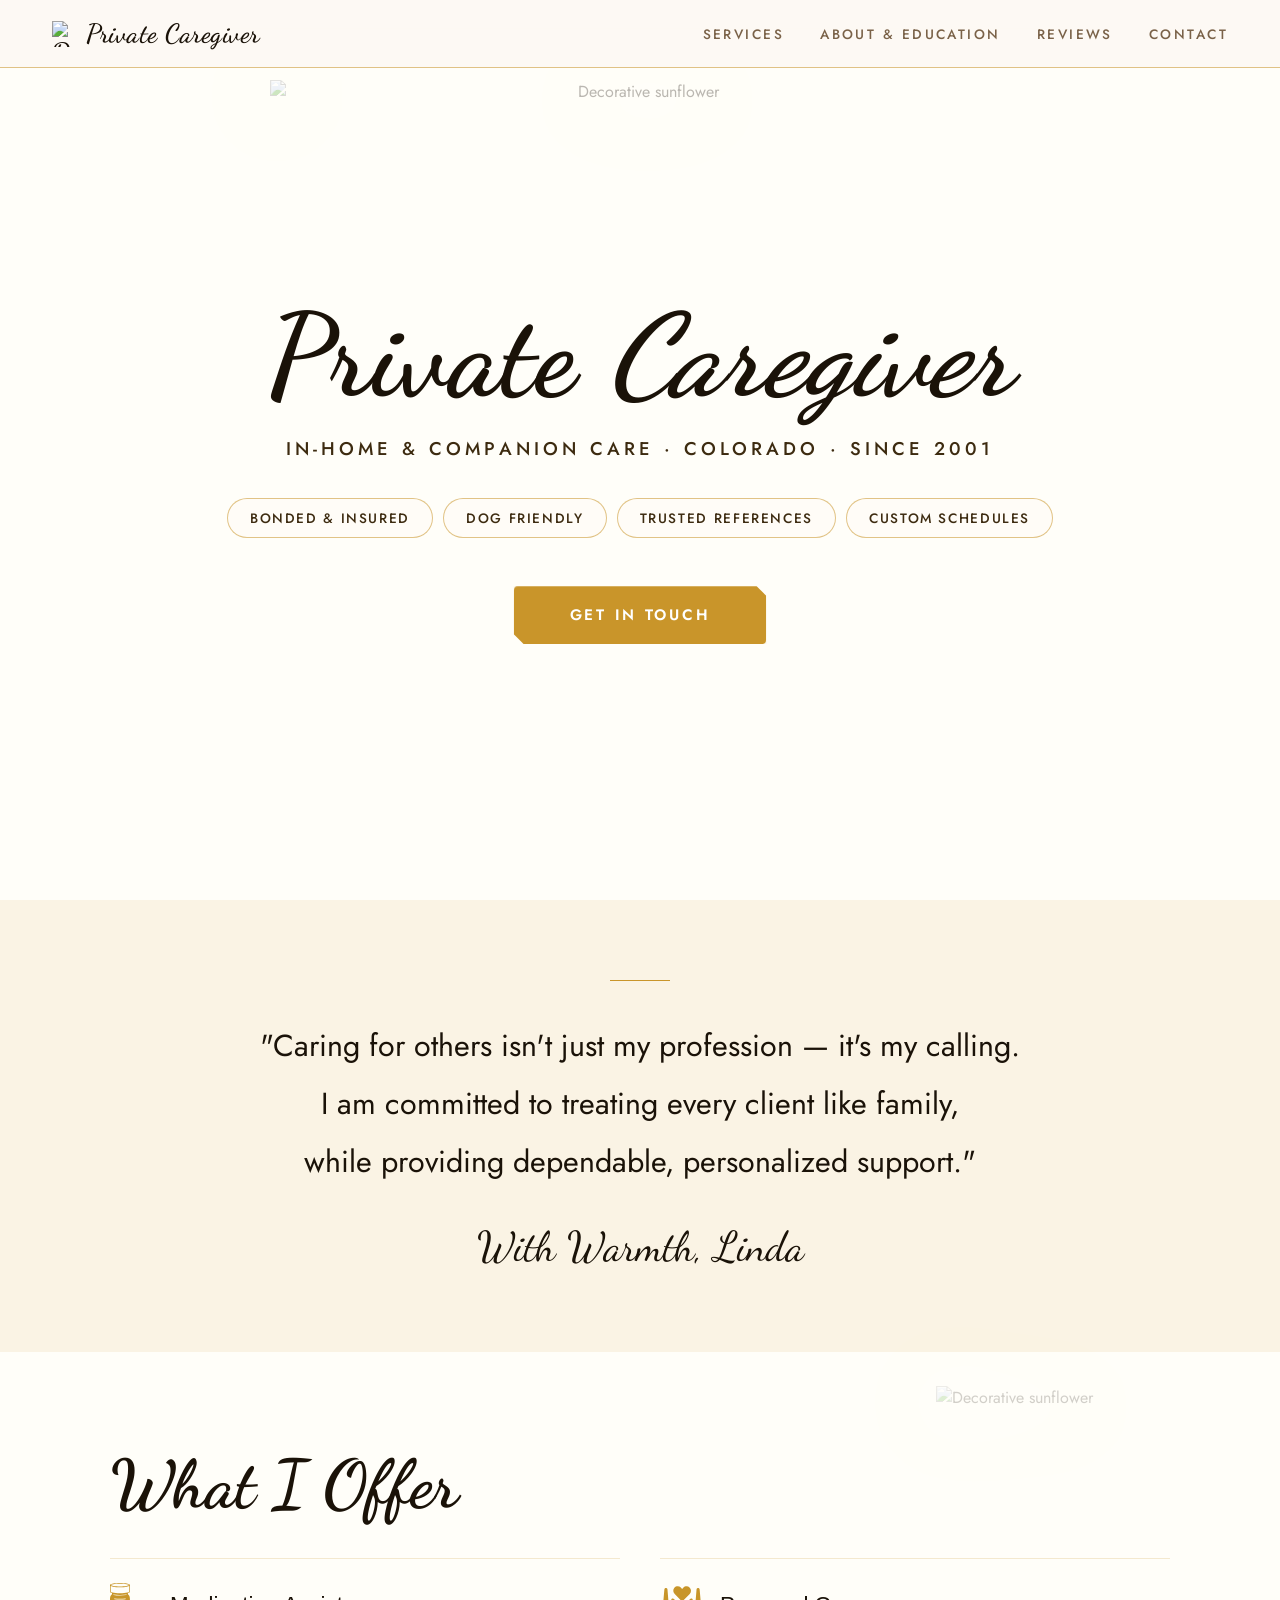
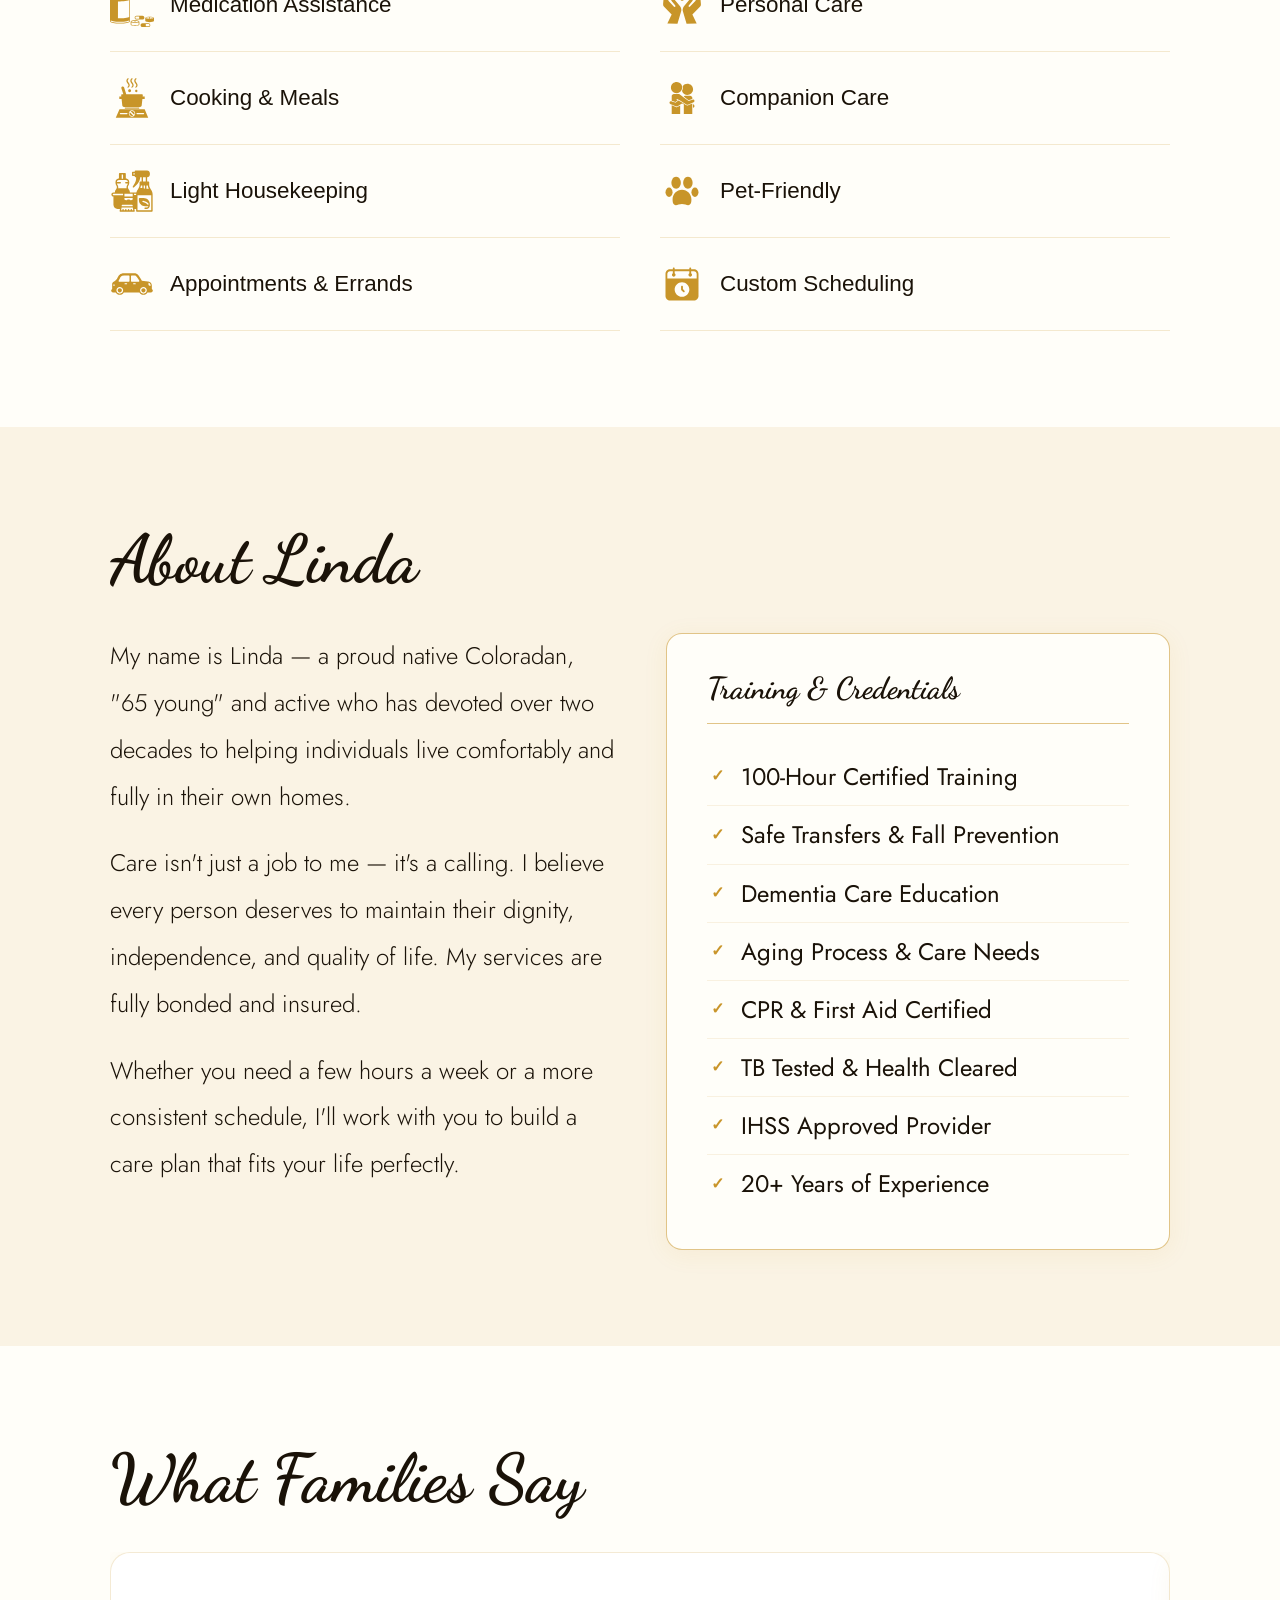
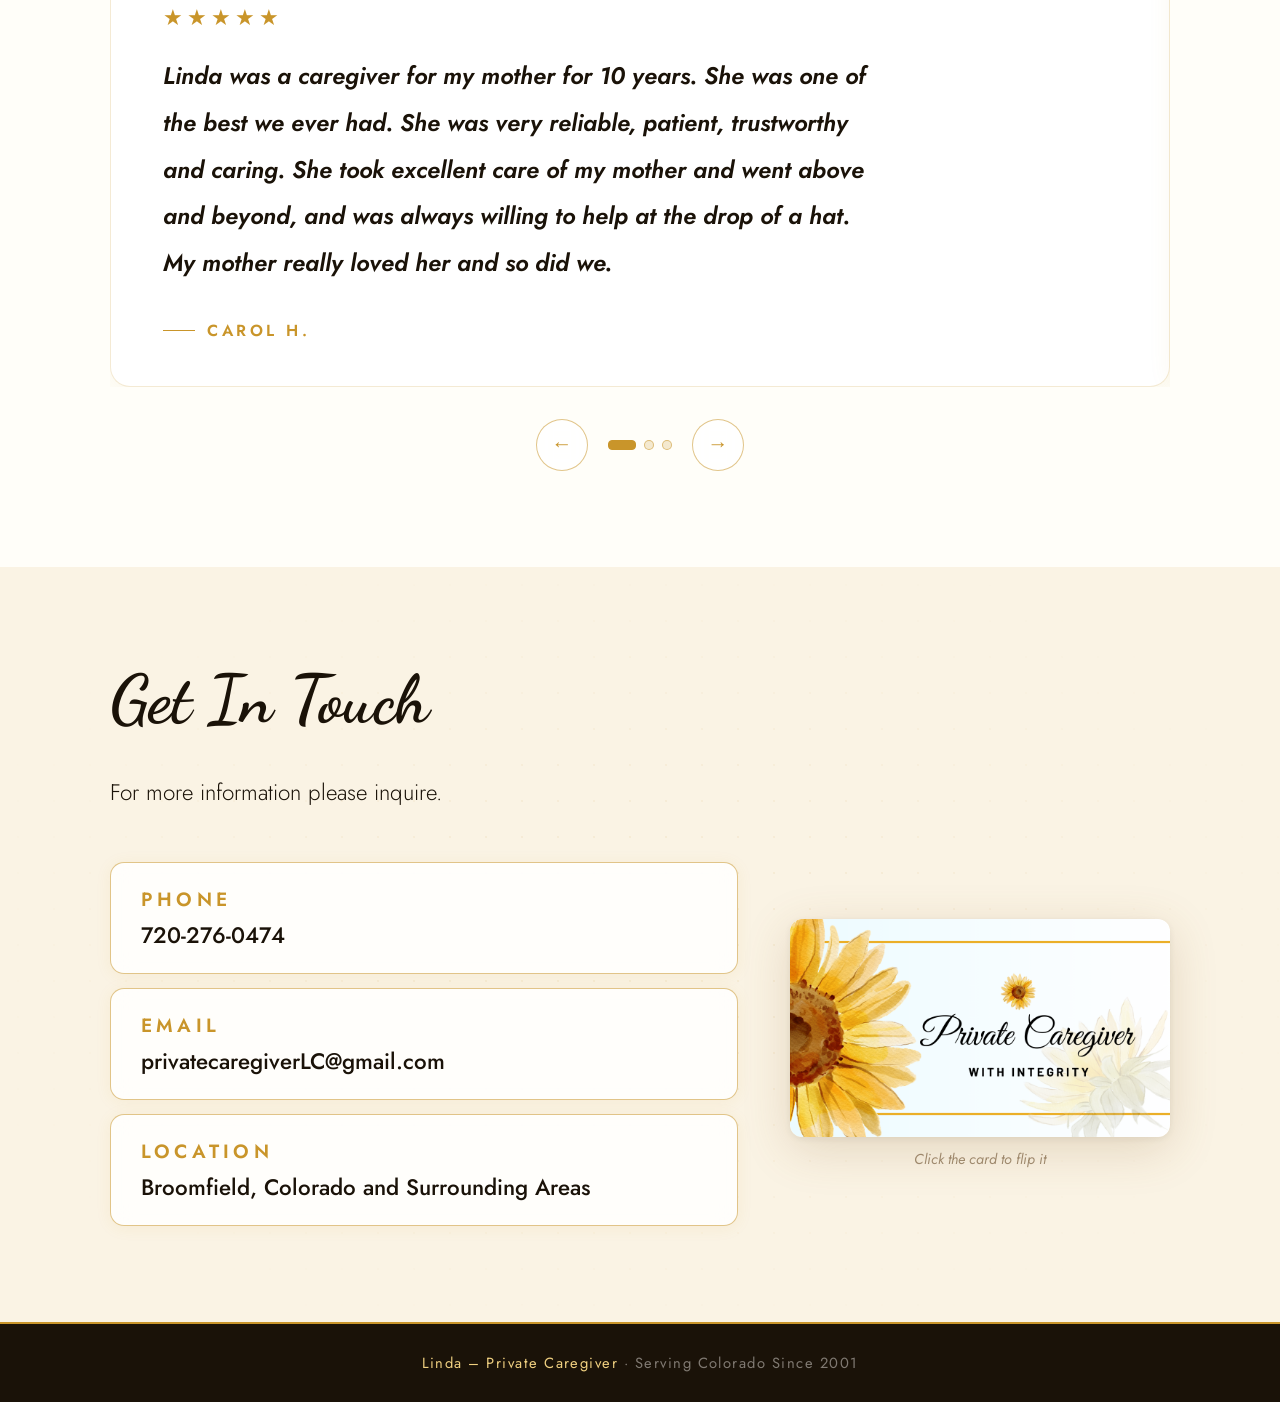
==== index.html @ 3d7eb5da "removed content, reformated sections, updated photos, bigger fonts" ====
<!doctype html>
<html lang="en">
  <head>
    <meta charset="UTF-8" />
    <meta name="viewport" content="width=device-width, initial-scale=1.0" />
    <title>Linda – Private Caregiver | Colorado In-Home Care</title>
    <link
      href="https://fonts.googleapis.com/css2?family=Playfair+Display:ital,wght@0,400;0,600;1,400;1,600&family=Dancing+Script:wght@400;600;700&family=Jost:wght@300;400;500;600&display=swap"
      rel="stylesheet"
    />
    <link rel="stylesheet" href="development/index.css" />
  </head>
  <body>
    <!-- SCROLL PROGRESS -->
    <div class="scroll-bar" id="scrollBar"></div>

    <!-- NAV -->
    <nav id="mainNav">
      <div class="nav-logo">
        <img
          src="assets/img/sunflower.png"
          alt="Decorative sunflower"
          class="nav-sunflower-img"
        />
        Private Caregiver
      </div>
      <ul class="nav-links">
        <li><a href="#services">Services</a></li>
        <li><a href="#education">About &amp; Education</a></li>
        <li><a href="#review">Reviews</a></li>
        <li><a href="#contact">Contact</a></li>
      </ul>
    </nav>

    <!-- HERO -->
    <section class="hero">
      <div class="hero-orb hero-orb-1"></div>
      <div class="hero-orb hero-orb-2"></div>
      <div class="hero-dots"></div>

      <div class="hero-sunflower">
        <img
          src="assets/img/sunflower.png"
          alt="Decorative sunflower"
          class="sunflower-img"
        />
      </div>

      <h1>Private <em>Caregiver</em></h1>
      <p class="hero-sub">
        In-Home &amp; Companion Care &middot; Colorado &middot; Since 2001
      </p>
      <div class="badge-row">
        <span class="badge">Bonded &amp; Insured</span>
        <span class="badge">Dog Friendly</span>
        <span class="badge">Trusted References</span>
        <span class="badge">Custom Schedules</span>
      </div>
      <a href="#contact" class="hero-cta">Get in Touch</a>
    </section>

    <!-- MISSION STATEMENT -->
    <div class="mission-banner fade-in">
      <span class="rule"></span>
      <p class="mission-quote">
        "Caring for others isn't just my profession — it's my
        <em>calling</em>.<br />
        I am committed to treating every client like family,<br />
        while providing dependable, personalized support."
      </p>
      <p class="mission-sig">With Warmth, Linda</p>
    </div>

    <!-- SERVICES -->
    <section id="services">
      <div class="container">
        <h2 class="section-title fade-in">What I Offer</h2>

        <div class="accordion-two-col fade-in">
          <!-- Column 1 -->
          <div class="accordion" id="servicesAccordionLeft">
            <div class="accordion-item">
              <button class="accordion-trigger">
                <img
                  class="accordion-icon"
                  src="assets/svg/medication.svg"
                  alt="Medication Assistance Icon"
                />
                <span class="accordion-title">Medication Assistance</span>
              </button>
            </div>
            <div class="accordion-item">
              <button class="accordion-trigger">
                <img
                  class="accordion-icon"
                  src="assets/svg/cooking.svg"
                  alt="Cooking &amp; Meals Icon"
                />
                <span class="accordion-title">Cooking &amp; Meals</span>
              </button>
            </div>
            <div class="accordion-item">
              <button class="accordion-trigger">
                <img
                  class="accordion-icon"
                  src="assets/svg/housekeeping.svg"
                  alt="Light Housekeeping Icon"
                />
                <span class="accordion-title">Light Housekeeping</span>
              </button>
            </div>
            <div class="accordion-item">
              <button class="accordion-trigger">
                <img
                  class="accordion-icon"
                  src="assets/svg/errands.svg"
                  alt="Appointments &amp; Errands Icon"
                />
                <span class="accordion-title">Appointments &amp; Errands</span>
              </button>
            </div>
          </div>

          <!-- Column 2 -->
          <div class="accordion" id="servicesAccordionRight">
            <div class="accordion-item">
              <button class="accordion-trigger">
                <img
                  class="accordion-icon"
                  src="assets/svg/care.svg"
                  alt="Personal Care Icon"
                />
                <span class="accordion-title">Personal Care</span>
              </button>
            </div>
            <div class="accordion-item">
              <button class="accordion-trigger">
                <img
                  class="accordion-icon"
                  src="assets/svg/companion.svg"
                  alt="Companion Care Icon"
                />
                <span class="accordion-title">Companion Care</span>
              </button>
            </div>
            <div class="accordion-item">
              <button class="accordion-trigger">
                <img
                  class="accordion-icon"
                  src="assets/svg/pet.svg"
                  alt="Pet-Friendly Icon"
                />
                <span class="accordion-title">Pet-Friendly</span>
              </button>
            </div>
            <div class="accordion-item">
              <button class="accordion-trigger">
                <img
                  class="accordion-icon"
                  src="assets/svg/schedule.svg"
                  alt="Custom Scheduling Icon"
                />
                <span class="accordion-title">Custom Scheduling</span>
              </button>
            </div>
          </div>
        </div>
      </div>
      <div class="services-sunflower">
        <img
          src="assets/img/sideSunflower.png"
          alt="Decorative sunflower"
          class="side-sunflower-img"
        />
      </div>
    </section>

    <!-- ABOUT + EDUCATION (combined) -->
    <section id="education">
      <div class="container">
        <h2 class="section-title fade-in">About Linda</h2>

        <div class="about-intro-block fade-in">
          <div class="about-text-col">
            <p>
              My name is Linda — a proud native Coloradan, "65 young" and active
              who has devoted over two decades to helping individuals live
              comfortably and fully in their own homes.
            </p>
            <p>
              Care isn't just a job to me — it's a calling. I believe every
              person deserves to maintain their dignity, independence, and
              quality of life. My services are fully bonded and insured.
            </p>
            <p>
              Whether you need a few hours a week or a more consistent schedule,
              I'll work with you to build a care plan that fits your life
              perfectly.
            </p>
          </div>
          <div class="credentials-box">
            <p class="credentials-heading">Training &amp; Credentials</p>
            <ul class="credentials-list">
              <li>100-Hour Certified Training</li>
              <li>Safe Transfers &amp; Fall Prevention</li>
              <li>Dementia Care Education</li>
              <li>Aging Process &amp; Care Needs</li>
              <li>CPR &amp; First Aid Certified</li>
              <li>TB Tested &amp; Health Cleared</li>
              <li>IHSS Approved Provider</li>
              <li>20+ Years of Experience</li>
            </ul>
          </div>
        </div>
      </div>
    </section>

    <!-- REVIEWS CAROUSEL -->
    <section id="review">
      <div class="container">
        <h2 class="section-title fade-in">What Families Say</h2>

        <div class="reviews-carousel fade-in" id="reviewsCarousel">
          <div class="reviews-track" id="reviewsTrack">
            <div class="review-box">
              <span class="stars">★★★★★</span>
              <p class="review-text">
                Linda was a caregiver for my mother for 10 years. She was one of
                the best we ever had. She was very reliable, patient,
                trustworthy and caring. She took excellent care of my mother and
                went above and beyond, and was always willing to help at the
                drop of a hat. My mother really loved her and so did we.
              </p>
              <p class="review-author">Carol H.</p>
            </div>

            <div class="review-box">
              <span class="stars">★★★★★</span>
              <p class="review-text">
                Linda has been my caregiver since January 2019. She is very
                reliable and dependable. I can count on her to do things
                efficiently — when she sees things that need to be done, she
                does it without being told. Linda treats me with kindness and
                respect.
              </p>
              <p class="review-author">Meris M.</p>
            </div>

            <div class="review-box">
              <span class="stars">★★★★★</span>
              <p class="review-text">
                Linda was responsible, caring and attentive. She consistently
                demonstrated professionalism and heartfelt dedication. Her
                respectful approach and gentle patience created a sense of
                dignity and trust for my father.
              </p>
              <p class="review-author">Luanne Oroszi</p>
            </div>
          </div>
        </div>

        <div class="carousel-controls">
          <button
            class="carousel-btn"
            id="carouselPrev"
            aria-label="Previous review"
          >
            &#8592;
          </button>
          <div class="carousel-dots" id="carouselDots"></div>
          <button
            class="carousel-btn"
            id="carouselNext"
            aria-label="Next review"
          >
            &#8594;
          </button>
        </div>
      </div>
    </section>

    <!-- CONTACT -->
    <section id="contact">
      <div class="container">
        <h2 class="section-title">Get In Touch</h2>
        <p class="contact-intro">For more information please inquire.</p>

        <div class="contact-with-card">
          <div class="contact-info-col">
            <div class="contact-cards">
              <div class="contact-card">
                <div class="label">Phone</div>
                <div class="value">720-276-0474</div>
              </div>
              <div class="contact-card">
                <div class="label">Email</div>
                <div class="value">
                  <a href="mailto:privatecaregiverLC@gmail.com"
                    >privatecaregiverLC@gmail.com</a
                  >
                </div>
              </div>
              <div class="contact-card">
                <div class="label">Location</div>
                <div class="value">
                  Broomfield, Colorado and Surrounding Areas
                </div>
              </div>
            </div>
          </div>

          <div class="contact-card-col">
            <div class="card-container">
              <div
                class="card-inner"
                id="businessCard"
                onclick="this.classList.toggle('flipped')"
              >
                <div class="card-face">
                  <img
                    src="assets/img/frontCard.png"
                    alt="Business card front"
                    class="card-photo-img"
                  />
                </div>
                <div class="card-back">
                  <img
                    src="assets/img/backCard.png"
                    alt="Business card back"
                    class="card-photo-img"
                  />
                </div>
              </div>
            </div>
            <p class="card-hint">Click the card to flip it</p>
          </div>
        </div>
      </div>
    </section>

    <!-- FOOTER -->
    <footer>
      <p>
        <span>Linda – Private Caregiver</span> &middot; Serving Colorado Since
        2001
      </p>
    </footer>

    <script src="development/index.js"></script>
  </body>
</html>
---- development/index.css ----
@import url("https://fonts.googleapis.com/css2?family=Playfair+Display:ital,wght@0,400;0,600;1,400;1,600&family=Dancing+Script:wght@400;600;700&family=Jost:wght@300;400;500;600&display=swap");

:root {
  --gold: #c9952a;
  --gold-light: #e8b830;
  --gold-pale: #f0d080;
  --gold-dim: rgba(201, 149, 42, 0.2);
  --gold-border: rgba(201, 149, 42, 0.55);
  --sage: #6b9e72;
  --sage-light: #8fbf96;
  --sage-pale: #e8f2e9;
  --sage-mid: #c6ddc8;
  --cream: #fdf9f4;
  --cream-warm: #faf3e4;
  --cream-green: #f4f7f0;
  --warm-white: #fffef9;
  --text-dark: #1a1208;
  --text-mid: #3d2b10;
  --text-muted: #7a6248;
  --text-light: #a08c72;
  --sunflower-brown: #8b5e2a;
  --brown-light: #c4955a;
}

*,
*::before,
*::after {
  margin: 0;
  padding: 0;
  box-sizing: border-box;
}
html {
  scroll-behavior: smooth;
}

body {
  font-family: "Jost", sans-serif;
  background: var(--cream);
  color: var(--text-dark);
  overflow-x: hidden;
}

/* ===== SCROLL PROGRESS ===== */
.scroll-bar {
  position: fixed;
  top: 0;
  left: 0;
  height: 2px;
  background: linear-gradient(90deg, var(--gold), var(--gold-pale));
  z-index: 200;
  width: 0%;
  transition: width 0.1s linear;
}

/* ===== NAV ===== */
.nav-sunflower {
  position: relative;
  z-index: 99;
}

.nav-sunflower-img {
  width: 26px;
  height: 26px;
  opacity: 1;
}

nav {
  position: fixed;
  top: 0;
  left: 0;
  right: 0;
  z-index: 100;
  display: flex;
  align-items: center;
  justify-content: space-between;
  padding: 18px 52px;
  background: rgba(253, 249, 244, 0.92);
  backdrop-filter: blur(20px) saturate(1.4);
  border-bottom: 1px solid var(--gold-border);
  transition:
    padding 0.3s,
    box-shadow 0.3s;
}
nav.scrolled {
  padding: 12px 52px;
  box-shadow: 0 2px 24px rgba(201, 149, 42, 0.1);
}

.nav-logo {
  font-family: "Dancing Script", cursive;
  color: var(--text-dark);
  font-size: 1.65rem;
  font-weight: 600;
  letter-spacing: 0.02em;
  display: flex;
  align-items: center;
  gap: 8px;
}
.nav-logo em {
  font-style: normal;
  color: var(--gold);
}

.nav-links {
  display: flex;
  gap: 36px;
  list-style: none;
}
.nav-links a {
  color: var(--text-muted);
  text-decoration: none;
  font-size: 0.85rem;
  letter-spacing: 0.18em;
  text-transform: uppercase;
  font-weight: 500;
  transition: color 0.25s;
  position: relative;
}
.nav-links a::after {
  content: "";
  position: absolute;
  bottom: -3px;
  left: 0;
  right: 0;
  height: 1px;
  background: var(--gold);
  transform: scaleX(0);
  transition: transform 0.25s ease;
  transform-origin: left;
}
.nav-links a:hover {
  color: var(--gold);
}
.nav-links a:hover::after {
  transform: scaleX(1);
}

@media (max-width: 640px) {
  .nav-links {
    display: none;
  }
  nav {
    padding: 16px 24px;
  }
}

/* ===== HERO ===== */
.hero {
  min-height: 100vh;
  background: var(--warm-white);
  display: flex;
  flex-direction: column;
  justify-content: center;
  align-items: center;
  text-align: center;
  padding: 140px 24px 100px;
  position: relative;
  overflow: hidden;
}

.hero::before {
  content: "";
  position: absolute;
  top: 28px;
  left: 32px;
  right: 32px;
  height: 1px;
  background: linear-gradient(
    90deg,
    transparent,
    var(--gold-border),
    transparent
  );
}

/* ===== SPINNING SUNFLOWER ===== */
.hero-sunflower {
  position: absolute;
  top: 50%;
  transform: translateY(-50%);
  z-index: 1;
  pointer-events: none;
}

.sunflower-img {
  width: 740px;
  height: 740px;
  object-fit: contain;
  filter: drop-shadow(0 8px 40px rgba(201, 149, 42, 0.45));
  mix-blend-mode: multiply;
  opacity: 0.3;
  display: block;
}

@keyframes sunflower-spin {
  from { transform: rotate(0deg); }
  to { transform: rotate(360deg); }
}

@media (max-width: 500px) {
  .sunflower-img {
    width: 500px;
    height: 500px;
  }
}

.hero h1 {
  font-family: "Dancing Script", cursive;
  font-size: clamp(4rem, 9vw, 7.5rem);
  font-weight: 700;
  color: var(--text-dark);
  letter-spacing: 0.01em;
  line-height: 1.05;
  margin-bottom: 18px;
  position: relative;
  z-index: 1;
}
.hero h1 em {
  font-style: italic;
  color: var(--text-dark);
}

.hero-sub {
  font-size: clamp(1rem, 1.5vw, 1.15rem);
  color: var(--text-mid);
  font-weight: 500;
  letter-spacing: 0.22em;
  text-transform: uppercase;
  margin-bottom: 36px;
  position: relative;
  z-index: 1;
}

.badge-row {
  display: flex;
  flex-wrap: wrap;
  gap: 10px;
  justify-content: center;
  margin-bottom: 48px;
  position: relative;
  z-index: 1;
}
.badge {
  background: rgba(255, 252, 247, 0.8);
  border: 1px solid var(--gold-border);
  color: var(--text-mid);
  padding: 9px 22px;
  border-radius: 40px;
  font-size: 0.85rem;
  letter-spacing: 0.12em;
  text-transform: uppercase;
  font-weight: 500;
  backdrop-filter: blur(8px);
  transition:
    background 0.2s,
    border-color 0.2s,
    transform 0.2s;
}
.badge:hover {
  background: rgba(201, 149, 42, 0.08);
  border-color: var(--gold);
  transform: translateY(-2px);
}

.hero-cta {
  display: inline-block;
  background: var(--gold);
  color: #fff;
  padding: 18px 56px;
  border-radius: 4px;
  font-size: 0.95rem;
  font-weight: 600;
  letter-spacing: 0.18em;
  text-decoration: none;
  text-transform: uppercase;
  transition:
    transform 0.2s,
    box-shadow 0.2s,
    background 0.2s;
  box-shadow:
    0 4px 24px rgba(201, 149, 42, 0.28),
    inset 0 1px 0 rgba(255, 255, 255, 0.25);
  position: relative;
  z-index: 1;
  clip-path: polygon(
    0 0,
    calc(100% - 10px) 0,
    100% 10px,
    100% 100%,
    10px 100%,
    0 calc(100% - 10px)
  );
}
.hero-cta:hover {
  transform: translateY(-3px);
  background: var(--sunflower-brown);
  box-shadow: 0 12px 36px rgba(201, 149, 42, 0.35);
}

/* ===== MISSION BANNER ===== */
.mission-banner {
  background: var(--cream-warm);
  padding: 80px 48px;
  text-align: center;
  position: relative;
  overflow: hidden;
}

.mission-banner .rule {
  display: block;
  width: 60px;
  height: 1px;
  background: var(--gold);
  margin: 0 auto 36px;
}
.mission-quote {
  /* font-style: italic; */
  font-weight: 400;
  font-size: clamp(1.3rem, 2.8vw, 1.9rem);
  color: var(--text-dark);
  line-height: 1.9;
  max-width: 850px;
  margin: 0 auto 32px;
  position: relative;
  z-index: 1;
}
.mission-quote em {
  color: var(--text-dark);
  font-style: normal;
  /* font-weight: 600; */
}
.mission-sig {
  font-family: "Dancing Script", cursive;
  font-size: 2.6rem;
  color: var(--text-dark);
  position: relative;
  z-index: 1;
}

/* ===== SECTION BASE ===== */
section {
  padding: 96px 24px;
}
.container {
  max-width: 1060px;
  margin: 0 auto;
}
.section-label {
  font-size: 0.82rem;
  letter-spacing: 0.26em;
  text-transform: uppercase;
  color: var(--gold);
  font-weight: 600;
  margin-bottom: 8px;
  display: flex;
  align-items: center;
  gap: 10px;
}
.section-label::before {
  content: "";
  display: inline-block;
  width: 24px;
  height: 1px;
  background: var(--gold);
}
.section-title {
  font-family: "Dancing Script", cursive;
  font-size: clamp(2.6rem, 5.5vw, 4.2rem);
  font-weight: 700;
  color: var(--text-dark);
  margin-bottom: 36px;
  line-height: 1.1;
}

/* ===== SERVICES — 2-COLUMN ACCORDION ===== */
.services-sunflower {
  position: absolute;
  top: 5%;
  right: 5%;
  z-index: 1;
  pointer-events: none;
}

.side-sunflower-img {
  width: 280px;
  height: 280px;
  object-fit: contain;
  filter: drop-shadow(0 8px 40px rgba(201, 149, 42, 0.45));
  mix-blend-mode: multiply;
  opacity: 0.2;
  display: block;
}

#services {
  background: var(--warm-white);
  position: relative;
}

.services-intro {
  font-size: 1.15rem;
  line-height: 1.95;
  color: var(--text-muted);
  max-width: 600px;
  margin-bottom: 52px;
  font-weight: 300;
}

.accordion-two-col {
  display: grid;
  grid-template-columns: 1fr 1fr;
  gap: 0 40px;
}

@media (max-width: 720px) {
  .accordion-two-col {
    grid-template-columns: 1fr;
    gap: 0;
  }
}

.accordion {
  border-top: 1px solid rgba(201, 149, 42, 0.2);
}

.accordion-item {
  border-bottom: 1px solid rgba(201, 149, 42, 0.2);
  position: relative;
  transition: background 0.3s;
}

.accordion-trigger {
  width: 100%;
  background: none;
  border: none;
  padding: 24px 0;
  display: flex;
  align-items: center;
  gap: 16px;
  cursor: pointer;
  text-align: left;
}

.accordion-icon {
  font-size: 1.4rem;
  flex-shrink: 0;
  width: 44px;
  height: 44px;
  display: flex;
  align-items: center;
  justify-content: center;
  transition:
    background 0.3s,
    border-color 0.3s,
    transform 0.3s;
}

.accordion-item.open .accordion-icon {
  transform: scale(1.08) rotate(5deg);
}

.accordion-title {
  /* font-family: "Playfair Display", serif; */
  font-size: 1.4rem;
  font-weight: 500;
  color: var(--text-dark);
  flex: 1;
  transition: color 0.25s;
}
.accordion-item.open .accordion-title,
.accordion-trigger:hover .accordion-title {
  color: var(--gold);
}

.accordion-chevron {
  width: 30px;
  height: 30px;
  border-radius: 50%;
  border: 1px solid rgba(201, 149, 42, 0.3);
  display: flex;
  align-items: center;
  justify-content: center;
  flex-shrink: 0;
  position: relative;
  transition:
    background 0.3s,
    border-color 0.3s,
    transform 0.35s;
}
.accordion-chevron::before,
.accordion-chevron::after {
  content: "";
  position: absolute;
  background: var(--gold);
  border-radius: 2px;
  transition:
    transform 0.35s ease,
    opacity 0.35s;
}
.accordion-chevron::before {
  width: 10px;
  height: 1.5px;
}
.accordion-chevron::after {
  width: 1.5px;
  height: 10px;
}
.accordion-item.open .accordion-chevron {
  background: var(--gold-dim);
  border-color: var(--gold);
  transform: rotate(45deg);
}

.accordion-body {
  display: grid;
  grid-template-rows: 0fr;
  transition: grid-template-rows 0.42s cubic-bezier(0.22, 1, 0.36, 1);
}
.accordion-item.open .accordion-body {
  grid-template-rows: 1fr;
}

.accordion-body-inner {
  overflow: hidden;
}

/* Accordion descriptions hidden — titles only */
.accordion-content {
  display: none;
}

/* Remove chevron expand indicator since there's nothing to expand */
.accordion-body {
  display: none;
}

/* Make accordion items non-expandable, just a clean list */
.accordion-trigger {
  cursor: default;
}

.accordion-chevron {
  display: none;
}

.accordion-item.open {
  background: none;
}

/* ===== EDUCATION + ABOUT (combined) ===== */
#education {
  background: var(--cream-warm);
  position: relative;
  overflow: hidden;
}

#education .section-label {
  color: var(--gold);
}
#education .section-label::before {
  background: var(--gold);
}
#education .section-title {
  color: var(--text-dark);
}

.about-sunflower {
  position: absolute;
  top: 30%;
  left: 15%;
  z-index: 1;
  pointer-events: none;
}

.stem-sunflower-img {
  width: 480px;
  height: 480px;
  object-fit: contain;
  filter: drop-shadow(0 8px 40px rgba(201, 149, 42, 0.45));
  mix-blend-mode: multiply;
  opacity: 0.2;
  display: block;
}

/* About intro block inside education section */
.about-intro-block {
  display: grid;
  grid-template-columns: 1fr 1fr;
  gap: 52px;
  align-items: start;
  position: relative;
  z-index: 1;
}

@media (max-width: 720px) {
  .about-intro-block {
    grid-template-columns: 1fr;
    gap: 32px;
  }
}

.about-text-col p {
  font-size: 1.5rem;
  line-height: 1.95;
  color: var(--text-dark);
  margin-bottom: 20px;
  font-weight: 300;
}
.about-text-col p strong {
  color: var(--text-dark);
  font-weight: 600;
}

/* Credentials white box */
.credentials-box {
  background: var(--warm-white);
  border: 1px solid var(--gold-border);
  border-radius: 16px;
  padding: 36px 40px;
  box-shadow: 0 4px 24px rgba(201, 149, 42, 0.08);
}

.credentials-heading {
  font-family: "Dancing Script", cursive;
  font-size: 1.9rem;
  font-weight: 700;
  color: var(--text-dark);
  margin-bottom: 24px;
  padding-bottom: 16px;
  border-bottom: 1px solid var(--gold-border);
}

.credentials-list {
  list-style: none;
  padding: 0;
  margin: 0;
}

.credentials-list li {
  /* font-family: "Playfair Display", serif; */
  font-size: 1.5rem;
  color: var(--text-dark);
  padding: 13px 0;
  border-bottom: 1px solid rgba(201, 149, 42, 0.12);
  display: flex;
  align-items: center;
  gap: 14px;
  line-height: 1.3;
}

.credentials-list li:last-child {
  border-bottom: none;
}

.credentials-list li::before {
  content: "✓";
  color: var(--gold);
  font-size: 1rem;
  /* font-family: "Jost", sans-serif; */
  font-weight: 600;
  flex-shrink: 0;
  width: 20px;
  text-align: center;
}

/* ===== REVIEW CAROUSEL ===== */
#review {
  background: var(--warm-white);
  position: relative;
}

.reviews-carousel {
  position: relative;
  overflow: hidden;
  width: 100%;
}

.reviews-track {
  display: flex;
  transition: transform 0.55s cubic-bezier(0.22, 1, 0.36, 1);
  will-change: transform;
}

.review-box {
  flex: 0 0 100%;
  width: 100%;
  background: #fff;
  border-radius: 20px;
  padding: 48px 52px 44px;
  position: relative;
  overflow: hidden;
  border: 1px solid rgba(201, 149, 42, 0.2);
  box-shadow: 0 4px 24px rgba(201, 149, 42, 0.07);
  box-sizing: border-box;
}

.stars {
  color: var(--gold);
  font-size: 1.4rem;
  margin-bottom: 20px;
  display: block;
  letter-spacing: 4px;
  position: relative;
  z-index: 1;
}
.review-text {
  /* font-family:'Times New Roman', Times, serif; */
  font-style: italic;
  font-weight: 600;
  font-size: clamp(1.2rem, 2.4vw, 1.5rem);
  color: var(--text-dark);
  line-height: 1.95;
  margin-bottom: 32px;
  position: relative;
  z-index: 1;
  max-width: 720px;
}
.review-author {
  font-size: 1rem;
  letter-spacing: 0.22em;
  text-transform: uppercase;
  color: var(--gold);
  font-weight: 600;
  position: relative;
  z-index: 1;
  display: flex;
  align-items: center;
  gap: 12px;
}
.review-author::before {
  content: "";
  display: block;
  width: 32px;
  height: 1px;
  background: var(--gold);
}

.carousel-controls {
  display: flex;
  align-items: center;
  justify-content: center;
  gap: 20px;
  margin-top: 32px;
}

.carousel-btn {
  width: 52px;
  height: 52px;
  border-radius: 50%;
  border: 1px solid var(--gold-border);
  background: rgba(255, 255, 255, 0.85);
  color: var(--gold);
  font-size: 1.3rem;
  cursor: pointer;
  display: flex;
  align-items: center;
  justify-content: center;
  transition:
    background 0.2s,
    border-color 0.2s,
    transform 0.2s,
    box-shadow 0.2s;
  backdrop-filter: blur(8px);
  line-height: 1;
}
.carousel-btn:hover {
  background: var(--gold);
  color: #fff;
  border-color: var(--gold);
  transform: scale(1.08);
  box-shadow: 0 4px 16px rgba(201, 149, 42, 0.28);
}

.carousel-dots {
  display: flex;
  gap: 8px;
  align-items: center;
}
.carousel-dot {
  width: 10px;
  height: 10px;
  border-radius: 50%;
  background: var(--gold-dim);
  border: 1px solid var(--gold-border);
  cursor: pointer;
  transition:
    background 0.25s,
    transform 0.25s,
    width 0.25s;
}
.carousel-dot.active {
  background: var(--gold);
  width: 28px;
  border-radius: 4px;
  border-color: var(--gold);
}

/* ===== CONTACT ===== */
#contact {
  background: var(--cream-warm);
  position: relative;
  overflow: hidden;
}
#contact::before {
  content: "";
  position: absolute;
  inset: 0;
  background-image: radial-gradient(
    circle,
    rgba(201, 149, 42, 0.08) 1px,
    transparent 1px
  );
  background-size: 36px 36px;
  mask-image: radial-gradient(
    ellipse 70% 70% at center,
    black 20%,
    transparent 80%
  );
  pointer-events: none;
}
#contact .section-label {
  color: var(--gold);
}
#contact .section-label::before {
  background: var(--gold);
}
#contact .section-title {
  color: var(--text-dark);
}

.contact-intro {
  font-size: 1.4rem;
  color: var(--text-dark);
  margin-bottom: 48px;
  line-height: 1.85;
  font-weight: 300;
  position: relative;
  z-index: 1;
}

.contact-with-card {
  display: grid;
  grid-template-columns: 1fr auto;
  gap: 52px;
  align-items: center;
  position: relative;
  z-index: 1;
}

@media (max-width: 800px) {
  .contact-with-card {
    grid-template-columns: 1fr;
    gap: 40px;
  }
}

.contact-info-col {
  display: flex;
  flex-direction: column;
  align-items: flex-start;
}

@media (max-width: 800px) {
  .contact-info-col {
    align-items: center;
  }
}

.contact-cards {
  display: flex;
  flex-direction: column;
  gap: 14px;
  width: 100%;
}

@media (max-width: 800px) {
  .contact-cards {
    flex-direction: row;
    flex-wrap: wrap;
    justify-content: center;
  }
}

.contact-card {
  background: rgba(255, 255, 255, 0.85);
  border: 1px solid var(--gold-border);
  border-radius: 14px;
  padding: 22px 30px;
  color: var(--text-dark);
  text-align: left;
  backdrop-filter: blur(12px);
  transition:
    background 0.2s,
    transform 0.2s,
    box-shadow 0.2s;
  box-shadow: 0 2px 16px rgba(201, 149, 42, 0.08);
}
.contact-card:hover {
  background: rgba(255, 255, 255, 0.98);
  transform: translateY(-3px);
  box-shadow: 0 8px 32px rgba(201, 149, 42, 0.14);
}
.contact-card .label {
  font-size: 1.2rem;
  letter-spacing: 0.22em;
  text-transform: uppercase;
  color: var(--gold);
  margin-bottom: 6px;
  font-weight: 600;
}
.contact-card .value {
  font-size: 1.4rem;
  font-weight: 500;
  color: var(--text-dark);
}
.contact-card .value a {
  color: var(--text-dark);
  text-decoration: none;
  transition: color 0.2s;
}
.contact-card .value a:hover {
  color: var(--gold);
}

.contact-card-col {
  display: flex;
  flex-direction: column;
  align-items: center;
  gap: 12px;
}

/* ===== BUSINESS CARD ===== */
.card-container {
  perspective: 1200px;
  display: inline-block;
}
.card-inner {
  position: relative;
  width: 380px;
  height: 218px;
  transform-style: preserve-3d;
  transition: transform 0.75s cubic-bezier(0.22, 1, 0.36, 1);
  cursor: pointer;
}

@media (max-width: 480px) {
  .card-inner {
    width: 300px;
    height: 172px;
  }
}

.card-inner.flipped {
  transform: rotateY(180deg);
}
.card-face,
.card-back {
  position: absolute;
  width: 100%;
  height: 100%;
  backface-visibility: hidden;
  border-radius: 12px;
  overflow: hidden;
  padding: 0;
  background: transparent;
  border: none;
  box-shadow:
    0 12px 48px rgba(139, 94, 42, 0.2),
    0 2px 8px rgba(0, 0, 0, 0.07);
}
.card-back {
  transform: rotateY(180deg);
}

.card-photo-img {
  display: block;
  width: 100%;
  height: 100%;
  object-fit: cover;
  border-radius: 12px;
}

.card-hint {
  font-size: 0.9rem;
  color: var(--text-light);
  font-style: italic;
}

/* ===== FOOTER ===== */
footer {
  background: var(--text-dark);
  color: rgba(253, 249, 244, 0.45);
  text-align: center;
  padding: 28px 24px;
  font-size: 0.92rem;
  letter-spacing: 0.1em;
  border-top: 2px solid var(--gold);
}
footer span {
  color: var(--gold-pale);
}

/* ===== FADE IN ===== */
.fade-in {
  opacity: 0;
  transform: translateY(20px);
  transition:
    opacity 0.75s ease,
    transform 0.75s ease;
}
.fade-in.visible {
  opacity: 1;
  transform: none;
}
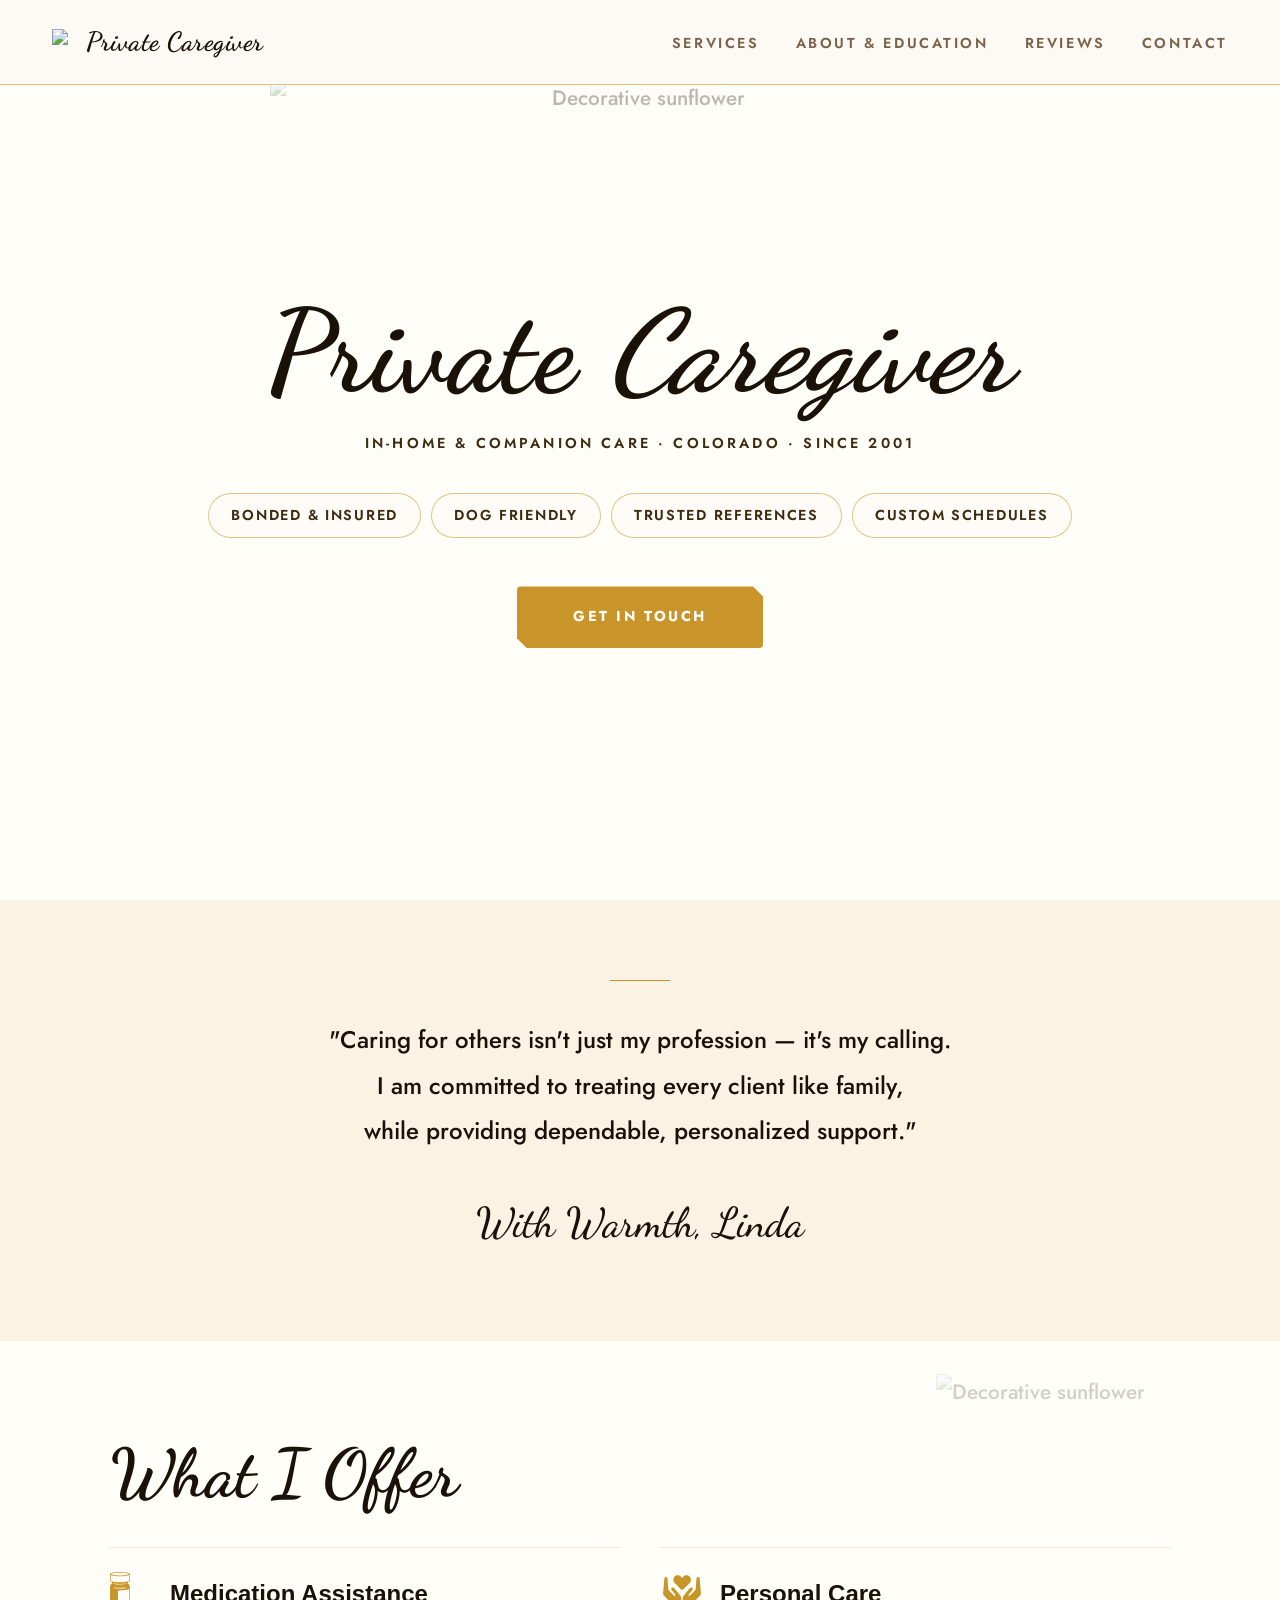
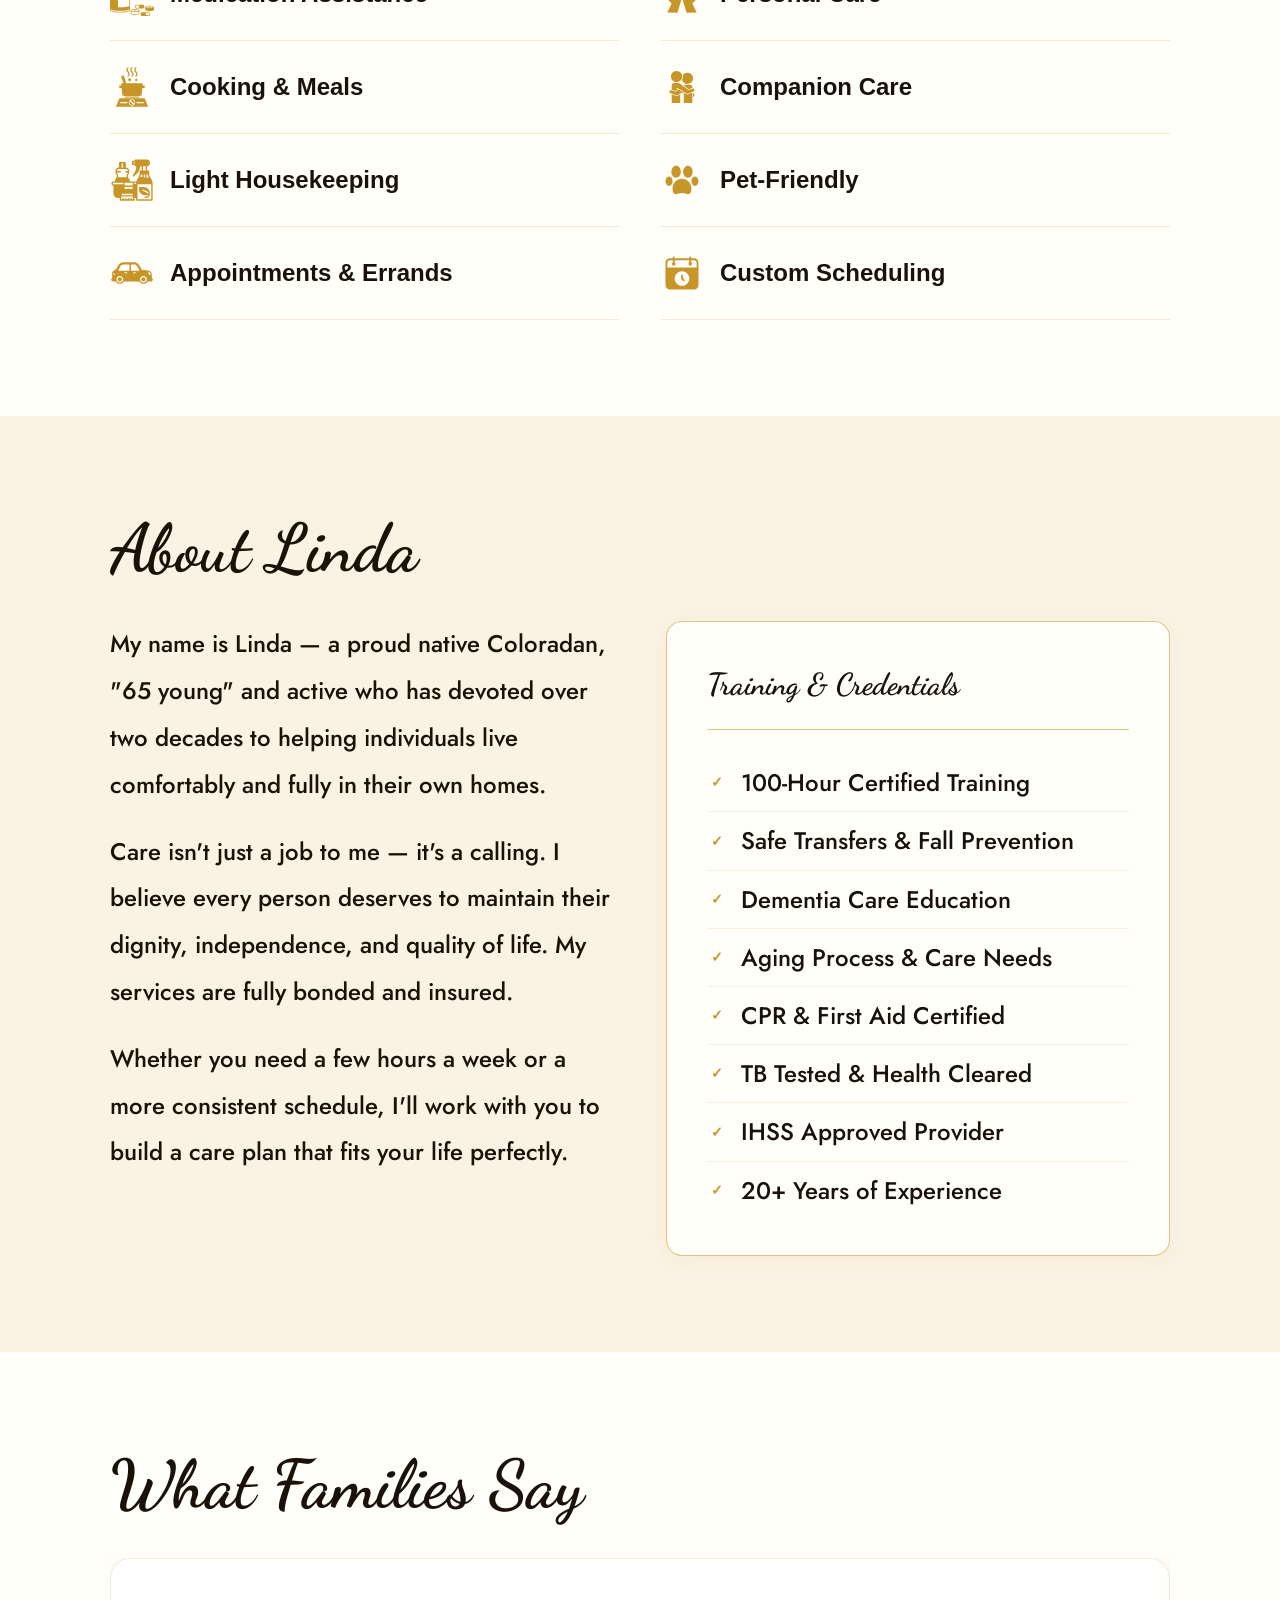
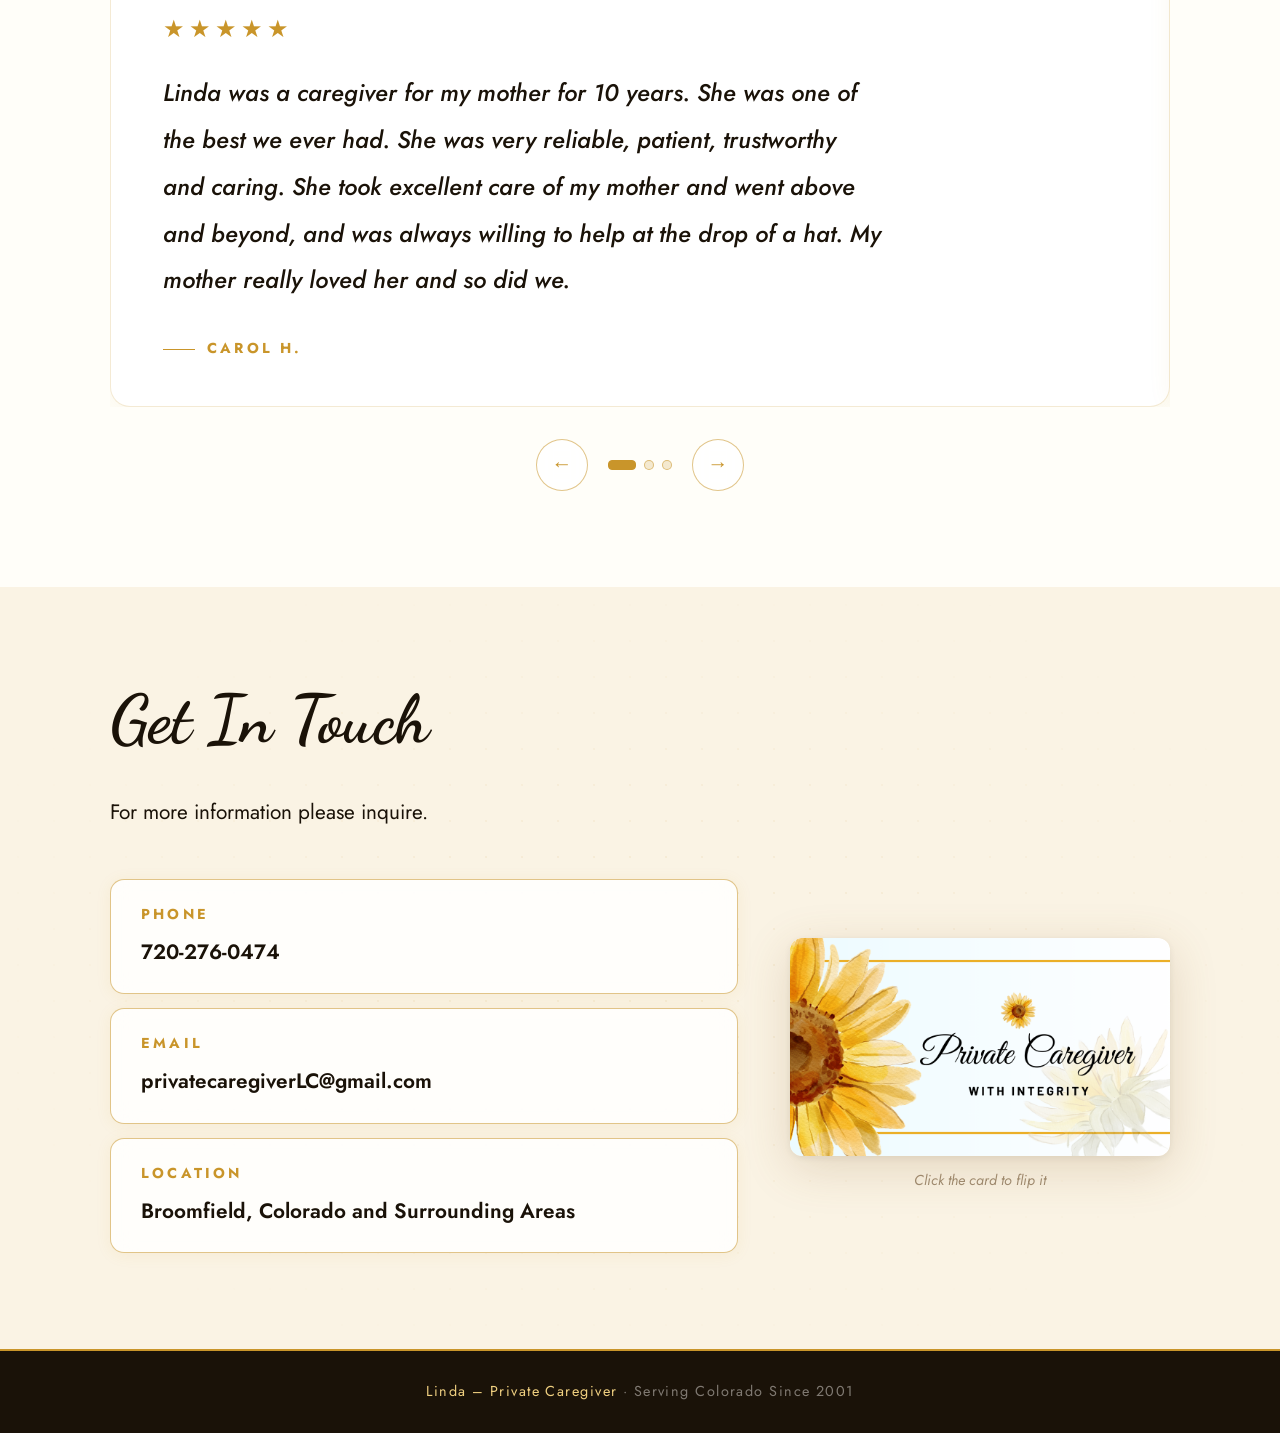
==== commit b997718a: "consistent fonts" ====
--- a/index.html
+++ b/index.html
@@ -64,7 +64,7 @@
       <span class="rule"></span>
       <p class="mission-quote">
         "Caring for others isn't just my profession — it's my
-        <em>calling</em>.<br />
+        calling.<br />
         I am committed to treating every client like family,<br />
         while providing dependable, personalized support."
       </p>
--- a/development/index.css
+++ b/development/index.css
@@ -20,6 +20,17 @@
   --text-light: #a08c72;
   --sunflower-brown: #8b5e2a;
   --brown-light: #c4955a;
+
+  /* ── Typography scale (accessibility: larger for older readers) ── */
+  --fs-sm:   .9rem;      /* nav links, badges, labels         */
+  --fs-base: 1rem;   /* body copy baseline                */
+  --fs-md:   1.3rem;    /* slightly elevated body            */
+  --fs-lg:   1.5rem;    /* cards, credentials, review text   */
+
+  --fw-light:  400;
+  --fw-regular: 500;
+  --fw-medium: 600;
+  --fw-bold:   700;
 }
 
 *,
@@ -35,9 +46,12 @@
 
 body {
   font-family: "Jost", sans-serif;
+  font-size: var(--fs-md);
+  font-weight: var(--fw-regular);
   background: var(--cream);
   color: var(--text-dark);
   overflow-x: hidden;
+  line-height: 1.8;
 }
 
 /* ===== SCROLL PROGRESS ===== */
@@ -90,7 +104,7 @@
   font-family: "Dancing Script", cursive;
   color: var(--text-dark);
   font-size: 1.65rem;
-  font-weight: 600;
+  font-weight: var(--fw-bold);
   letter-spacing: 0.02em;
   display: flex;
   align-items: center;
@@ -109,10 +123,10 @@
 .nav-links a {
   color: var(--text-muted);
   text-decoration: none;
-  font-size: 0.85rem;
+  font-size: var(--fs-sm);
   letter-spacing: 0.18em;
   text-transform: uppercase;
-  font-weight: 500;
+  font-weight: var(--fw-medium);
   transition: color 0.25s;
   position: relative;
 }
@@ -221,9 +235,9 @@
 }
 
 .hero-sub {
-  font-size: clamp(1rem, 1.5vw, 1.15rem);
+  font-size: var(--fs-sm);
   color: var(--text-mid);
-  font-weight: 500;
+  font-weight: var(--fw-medium);
   letter-spacing: 0.22em;
   text-transform: uppercase;
   margin-bottom: 36px;
@@ -246,10 +260,10 @@
   color: var(--text-mid);
   padding: 9px 22px;
   border-radius: 40px;
-  font-size: 0.85rem;
+  font-size: var(--fs-sm);
   letter-spacing: 0.12em;
   text-transform: uppercase;
-  font-weight: 500;
+  font-weight: var(--fw-medium);
   backdrop-filter: blur(8px);
   transition:
     background 0.2s,
@@ -268,8 +282,8 @@
   color: #fff;
   padding: 18px 56px;
   border-radius: 4px;
-  font-size: 0.95rem;
-  font-weight: 600;
+  font-size: var(--fs-sm);
+  font-weight: var(--fw-bold);
   letter-spacing: 0.18em;
   text-decoration: none;
   text-transform: uppercase;
@@ -314,9 +328,9 @@
   margin: 0 auto 36px;
 }
 .mission-quote {
-  /* font-style: italic; */
-  font-weight: 400;
-  font-size: clamp(1.3rem, 2.8vw, 1.9rem);
+  font-weight: var(--fw-regular);
+  /* font-size: clamp(1.1rem, 2.2vw, 1.5rem); */
+  font-size: var(--fs-lg);
   color: var(--text-dark);
   line-height: 1.9;
   max-width: 850px;
@@ -327,7 +341,7 @@
 .mission-quote em {
   color: var(--text-dark);
   font-style: normal;
-  /* font-weight: 600; */
+  font-weight: var(--fw-medium);
 }
 .mission-sig {
   font-family: "Dancing Script", cursive;
@@ -346,11 +360,11 @@
   margin: 0 auto;
 }
 .section-label {
-  font-size: 0.82rem;
+  font-size: var(--fs-sm);
   letter-spacing: 0.26em;
   text-transform: uppercase;
   color: var(--gold);
-  font-weight: 600;
+  font-weight: var(--fw-bold);
   margin-bottom: 8px;
   display: flex;
   align-items: center;
@@ -397,12 +411,12 @@
 }
 
 .services-intro {
-  font-size: 1.15rem;
+  font-size: var(--fs-md);
   line-height: 1.95;
   color: var(--text-muted);
   max-width: 600px;
   margin-bottom: 52px;
-  font-weight: 300;
+  font-weight: var(--fw-light);
 }
 
 .accordion-two-col {
@@ -441,7 +455,7 @@
 }
 
 .accordion-icon {
-  font-size: 1.4rem;
+  font-size: var(--fs-lg);
   flex-shrink: 0;
   width: 44px;
   height: 44px;
@@ -459,9 +473,8 @@
 }
 
 .accordion-title {
-  /* font-family: "Playfair Display", serif; */
-  font-size: 1.4rem;
-  font-weight: 500;
+  font-size: var(--fs-lg);
+  font-weight: var(--fw-medium);
   color: var(--text-dark);
   flex: 1;
   transition: color 0.25s;
@@ -599,15 +612,15 @@
 }
 
 .about-text-col p {
-  font-size: 1.5rem;
+  font-size: var(--fs-lg);
   line-height: 1.95;
   color: var(--text-dark);
   margin-bottom: 20px;
-  font-weight: 300;
+  font-weight: var(--fw-regular);
 }
 .about-text-col p strong {
   color: var(--text-dark);
-  font-weight: 600;
+  font-weight: var(--fw-bold);
 }
 
 /* Credentials white box */
@@ -636,8 +649,8 @@
 }
 
 .credentials-list li {
-  /* font-family: "Playfair Display", serif; */
-  font-size: 1.5rem;
+  font-size: var(--fs-lg);
+  font-weight: var(--fw-regular);
   color: var(--text-dark);
   padding: 13px 0;
   border-bottom: 1px solid rgba(201, 149, 42, 0.12);
@@ -654,9 +667,8 @@
 .credentials-list li::before {
   content: "✓";
   color: var(--gold);
-  font-size: 1rem;
-  /* font-family: "Jost", sans-serif; */
-  font-weight: 600;
+  font-size: var(--fs-sm);
+  font-weight: var(--fw-bold);
   flex-shrink: 0;
   width: 20px;
   text-align: center;
@@ -695,7 +707,7 @@
 
 .stars {
   color: var(--gold);
-  font-size: 1.4rem;
+  font-size: var(--fs-lg);
   margin-bottom: 20px;
   display: block;
   letter-spacing: 4px;
@@ -703,10 +715,9 @@
   z-index: 1;
 }
 .review-text {
-  /* font-family:'Times New Roman', Times, serif; */
   font-style: italic;
-  font-weight: 600;
-  font-size: clamp(1.2rem, 2.4vw, 1.5rem);
+  font-weight: var(--fw-regular);
+  font-size: var(--fs-lg);
   color: var(--text-dark);
   line-height: 1.95;
   margin-bottom: 32px;
@@ -715,11 +726,11 @@
   max-width: 720px;
 }
 .review-author {
-  font-size: 1rem;
+  font-size: var(--fs-sm);
   letter-spacing: 0.22em;
   text-transform: uppercase;
   color: var(--gold);
-  font-weight: 600;
+  font-weight: var(--fw-bold);
   position: relative;
   z-index: 1;
   display: flex;
@@ -749,7 +760,7 @@
   border: 1px solid var(--gold-border);
   background: rgba(255, 255, 255, 0.85);
   color: var(--gold);
-  font-size: 1.3rem;
+  font-size: var(--fs-md);
   cursor: pointer;
   display: flex;
   align-items: center;
@@ -828,11 +839,11 @@
 }
 
 .contact-intro {
-  font-size: 1.4rem;
+  font-size: var(--fs-md);
   color: var(--text-dark);
   margin-bottom: 48px;
   line-height: 1.85;
-  font-weight: 300;
+  font-weight: var(--fw-light);
   position: relative;
   z-index: 1;
 }
@@ -900,16 +911,16 @@
   box-shadow: 0 8px 32px rgba(201, 149, 42, 0.14);
 }
 .contact-card .label {
-  font-size: 1.2rem;
+  font-size: var(--fs-sm);
   letter-spacing: 0.22em;
   text-transform: uppercase;
   color: var(--gold);
   margin-bottom: 6px;
-  font-weight: 600;
+  font-weight: var(--fw-bold);
 }
 .contact-card .value {
-  font-size: 1.4rem;
-  font-weight: 500;
+  font-size: var(--fs-md);
+  font-weight: var(--fw-medium);
   color: var(--text-dark);
 }
 .contact-card .value a {
@@ -980,9 +991,10 @@
 }
 
 .card-hint {
-  font-size: 0.9rem;
+  font-size: var(--fs-sm);
   color: var(--text-light);
   font-style: italic;
+  font-weight: var(--fw-light);
 }
 
 /* ===== FOOTER ===== */
@@ -991,7 +1003,8 @@
   color: rgba(253, 249, 244, 0.45);
   text-align: center;
   padding: 28px 24px;
-  font-size: 0.92rem;
+  font-size: var(--fs-sm);
+  font-weight: var(--fw-light);
   letter-spacing: 0.1em;
   border-top: 2px solid var(--gold);
 }
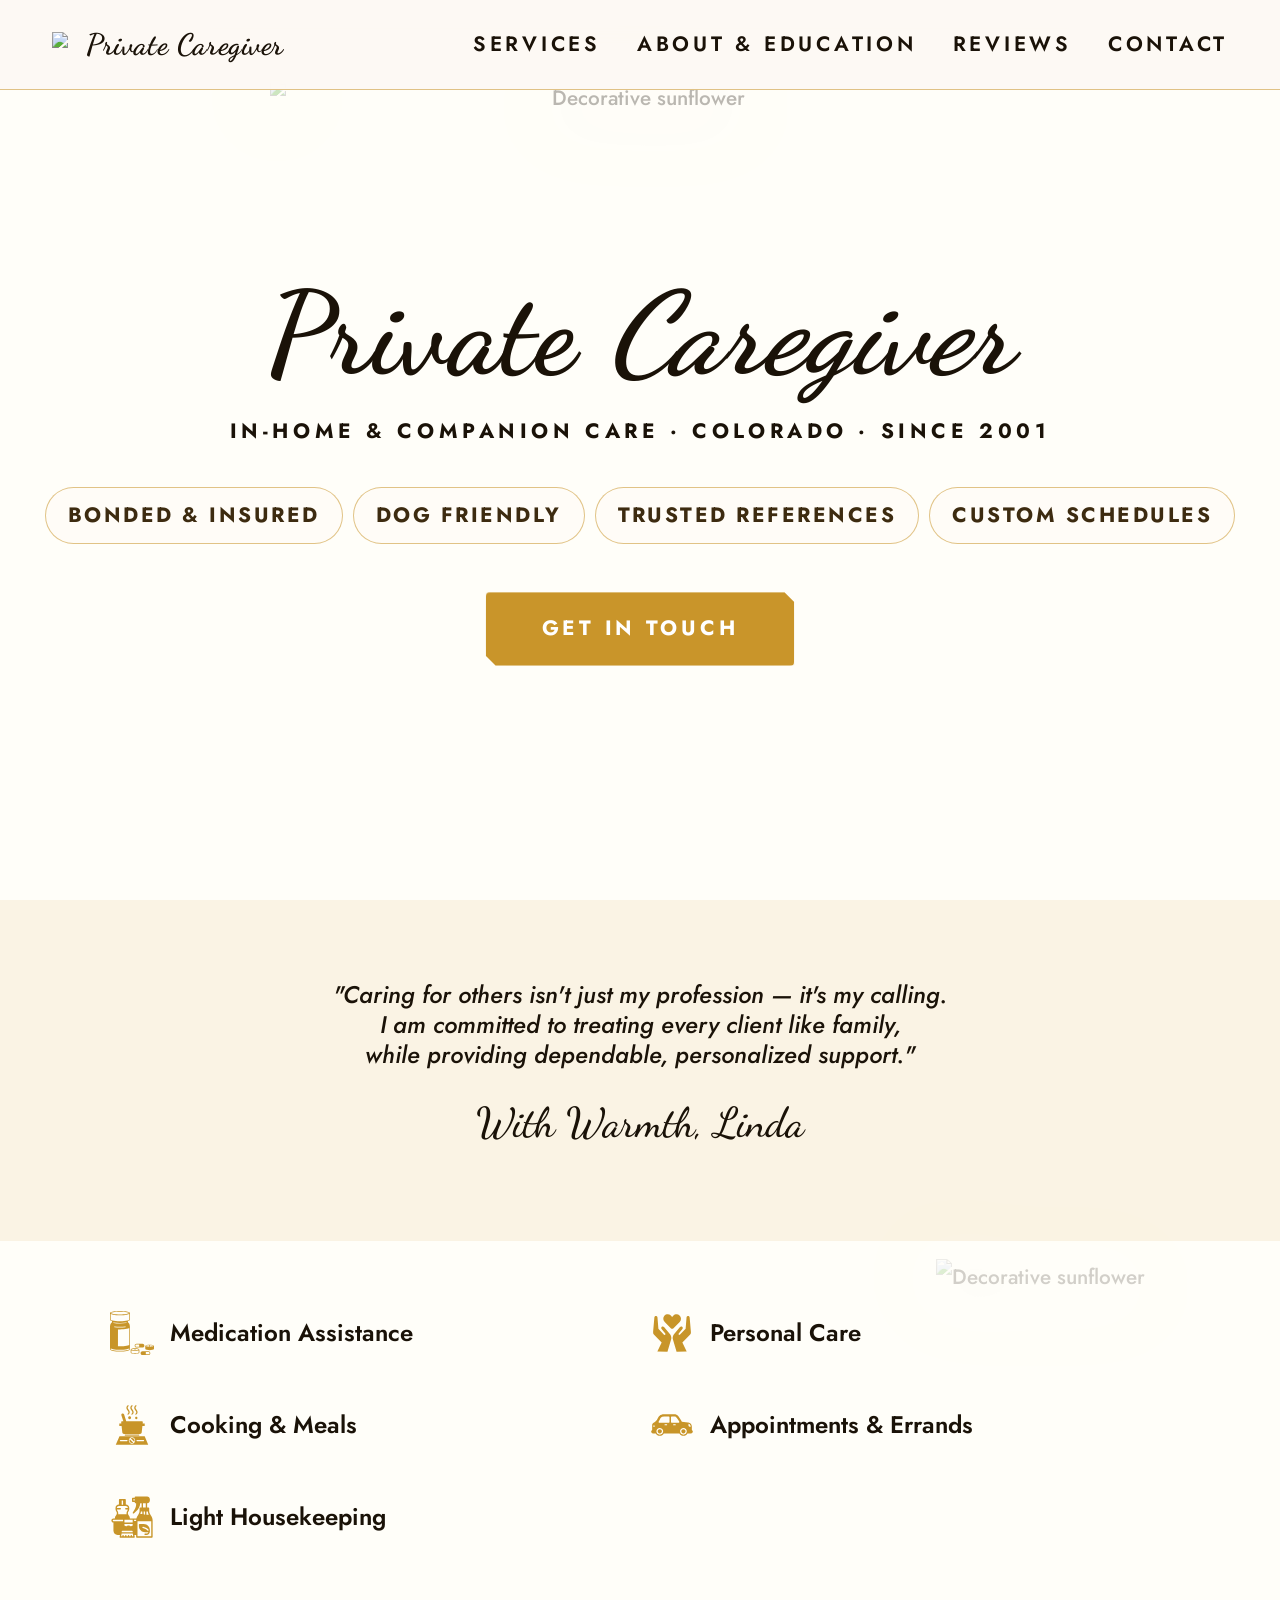
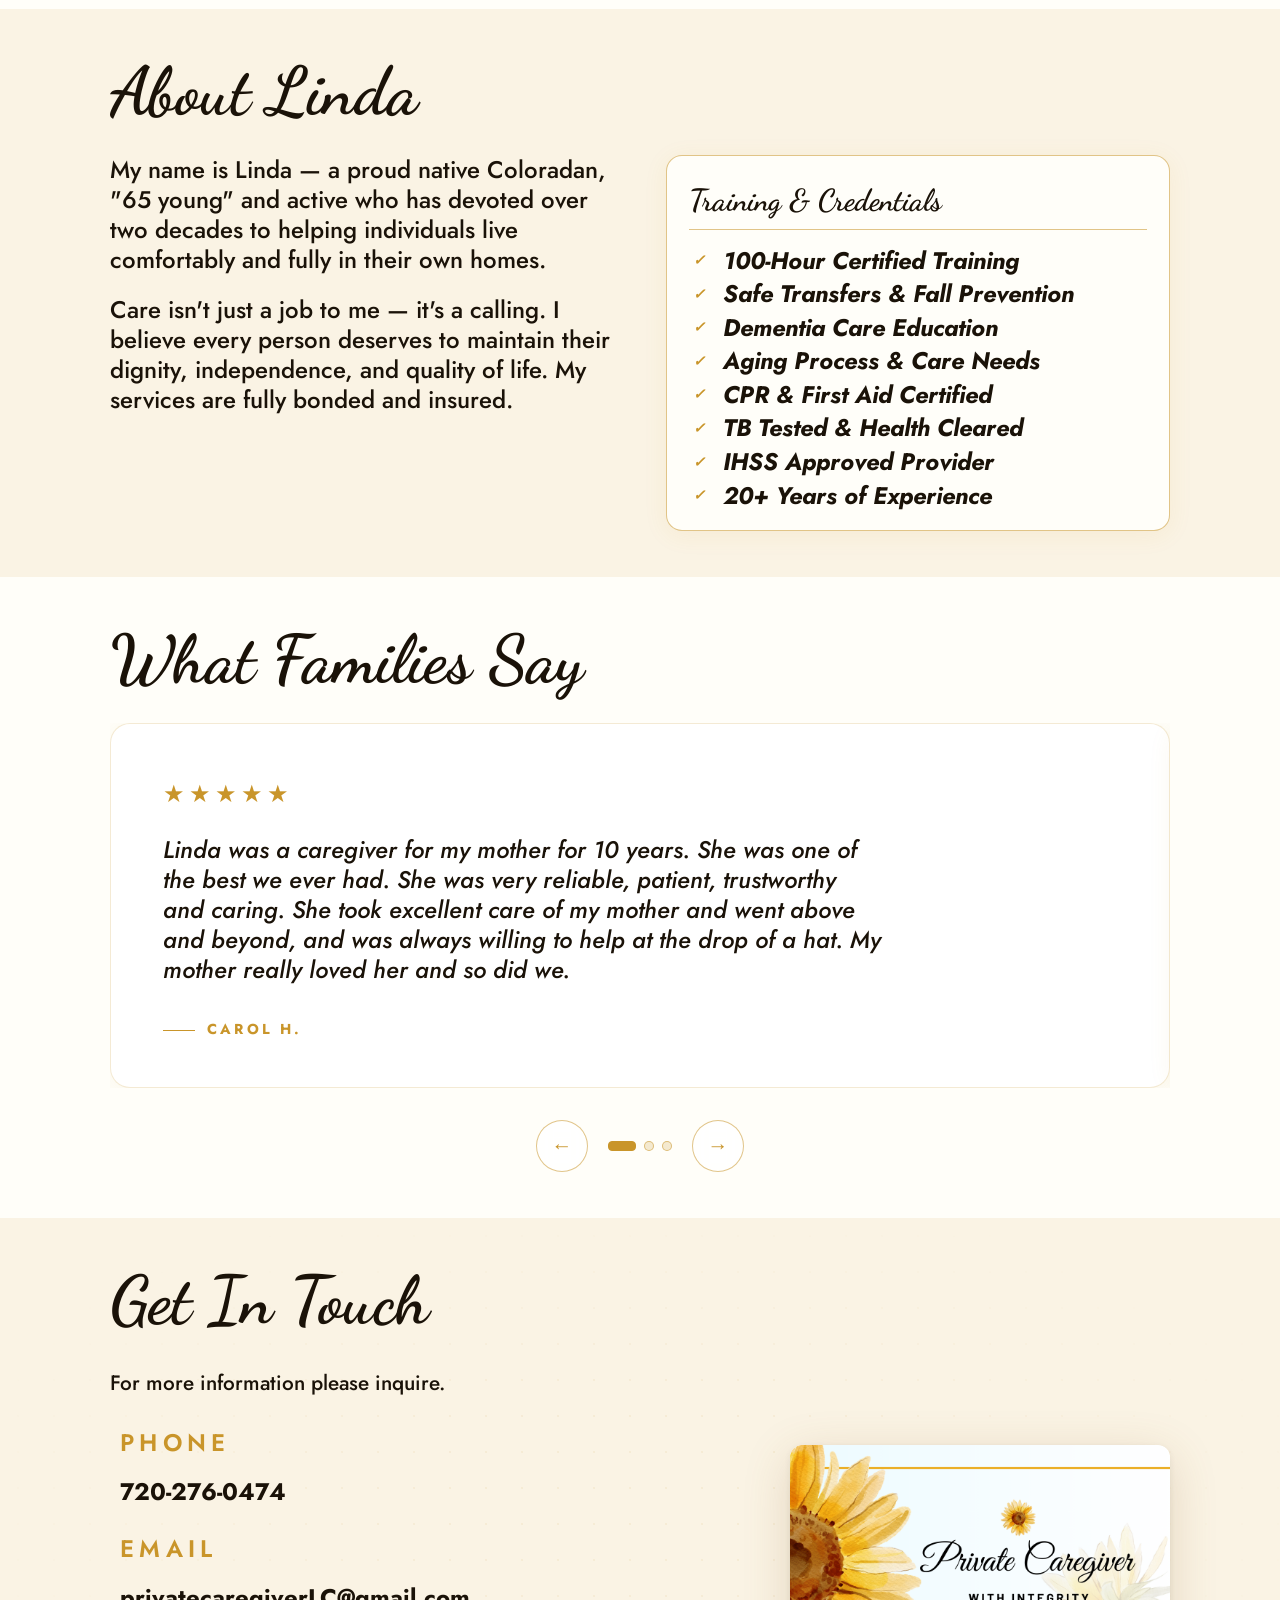
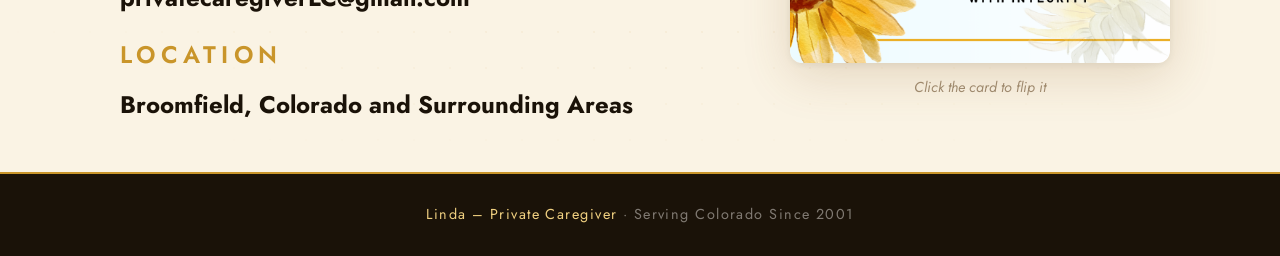
==== commit ed362919: "Added Lindas changes" ====
--- a/index.html
+++ b/index.html
@@ -61,10 +61,8 @@
 
     <!-- MISSION STATEMENT -->
     <div class="mission-banner fade-in">
-      <span class="rule"></span>
       <p class="mission-quote">
-        "Caring for others isn't just my profession — it's my
-        calling.<br />
+        "Caring for others isn't just my profession — it's my calling.<br />
         I am committed to treating every client like family,<br />
         while providing dependable, personalized support."
       </p>
@@ -74,94 +72,53 @@
     <!-- SERVICES -->
     <section id="services">
       <div class="container">
-        <h2 class="section-title fade-in">What I Offer</h2>
 
         <div class="accordion-two-col fade-in">
           <!-- Column 1 -->
           <div class="accordion" id="servicesAccordionLeft">
             <div class="accordion-item">
-              <button class="accordion-trigger">
                 <img
                   class="accordion-icon"
                   src="assets/svg/medication.svg"
                   alt="Medication Assistance Icon"
                 />
                 <span class="accordion-title">Medication Assistance</span>
-              </button>
-            </div>
-            <div class="accordion-item">
-              <button class="accordion-trigger">
+            </div>
+            <div class="accordion-item">
                 <img
                   class="accordion-icon"
                   src="assets/svg/cooking.svg"
                   alt="Cooking &amp; Meals Icon"
                 />
                 <span class="accordion-title">Cooking &amp; Meals</span>
-              </button>
-            </div>
-            <div class="accordion-item">
-              <button class="accordion-trigger">
+            </div>
+            <div class="accordion-item">
                 <img
                   class="accordion-icon"
                   src="assets/svg/housekeeping.svg"
                   alt="Light Housekeeping Icon"
                 />
                 <span class="accordion-title">Light Housekeeping</span>
-              </button>
-            </div>
-            <div class="accordion-item">
-              <button class="accordion-trigger">
+            </div>
+          </div>
+
+          <!-- Column 2 -->
+          <div class="accordion" id="servicesAccordionRight">
+            <div class="accordion-item">
+                <img
+                  class="accordion-icon"
+                  src="assets/svg/care.svg"
+                  alt="Personal Care Icon"
+                />
+                <span class="accordion-title">Personal Care</span>
+            </div>
+            <div class="accordion-item">
                 <img
                   class="accordion-icon"
                   src="assets/svg/errands.svg"
                   alt="Appointments &amp; Errands Icon"
                 />
                 <span class="accordion-title">Appointments &amp; Errands</span>
-              </button>
-            </div>
-          </div>
-
-          <!-- Column 2 -->
-          <div class="accordion" id="servicesAccordionRight">
-            <div class="accordion-item">
-              <button class="accordion-trigger">
-                <img
-                  class="accordion-icon"
-                  src="assets/svg/care.svg"
-                  alt="Personal Care Icon"
-                />
-                <span class="accordion-title">Personal Care</span>
-              </button>
-            </div>
-            <div class="accordion-item">
-              <button class="accordion-trigger">
-                <img
-                  class="accordion-icon"
-                  src="assets/svg/companion.svg"
-                  alt="Companion Care Icon"
-                />
-                <span class="accordion-title">Companion Care</span>
-              </button>
-            </div>
-            <div class="accordion-item">
-              <button class="accordion-trigger">
-                <img
-                  class="accordion-icon"
-                  src="assets/svg/pet.svg"
-                  alt="Pet-Friendly Icon"
-                />
-                <span class="accordion-title">Pet-Friendly</span>
-              </button>
-            </div>
-            <div class="accordion-item">
-              <button class="accordion-trigger">
-                <img
-                  class="accordion-icon"
-                  src="assets/svg/schedule.svg"
-                  alt="Custom Scheduling Icon"
-                />
-                <span class="accordion-title">Custom Scheduling</span>
-              </button>
             </div>
           </div>
         </div>
@@ -192,11 +149,6 @@
               person deserves to maintain their dignity, independence, and
               quality of life. My services are fully bonded and insured.
             </p>
-            <p>
-              Whether you need a few hours a week or a more consistent schedule,
-              I'll work with you to build a care plan that fits your life
-              perfectly.
-            </p>
           </div>
           <div class="credentials-box">
             <p class="credentials-heading">Training &amp; Credentials</p>
@@ -254,7 +206,7 @@
                 respectful approach and gentle patience created a sense of
                 dignity and trust for my father.
               </p>
-              <p class="review-author">Luanne Oroszi</p>
+              <p class="review-author">Luanne O.</p>
             </div>
           </div>
         </div>
--- a/development/index.css
+++ b/development/index.css
@@ -103,7 +103,7 @@
 .nav-logo {
   font-family: "Dancing Script", cursive;
   color: var(--text-dark);
-  font-size: 1.65rem;
+  font-size: 1.85rem;
   font-weight: var(--fw-bold);
   letter-spacing: 0.02em;
   display: flex;
@@ -121,9 +121,9 @@
   list-style: none;
 }
 .nav-links a {
-  color: var(--text-muted);
+  color: var(--text-dark);
   text-decoration: none;
-  font-size: var(--fs-sm);
+  font-size: var(--fs-md);
   letter-spacing: 0.18em;
   text-transform: uppercase;
   font-weight: var(--fw-medium);
@@ -235,9 +235,9 @@
 }
 
 .hero-sub {
-  font-size: var(--fs-sm);
-  color: var(--text-mid);
-  font-weight: var(--fw-medium);
+  font-size: var(--fs-md);
+  color: var(--text-dark);
+  font-weight: var(--fw-bold);
   letter-spacing: 0.22em;
   text-transform: uppercase;
   margin-bottom: 36px;
@@ -260,10 +260,10 @@
   color: var(--text-mid);
   padding: 9px 22px;
   border-radius: 40px;
-  font-size: var(--fs-sm);
+  font-size: var(--fs-md);
   letter-spacing: 0.12em;
   text-transform: uppercase;
-  font-weight: var(--fw-medium);
+  font-weight: var(--fw-bold);
   backdrop-filter: blur(8px);
   transition:
     background 0.2s,
@@ -282,7 +282,7 @@
   color: #fff;
   padding: 18px 56px;
   border-radius: 4px;
-  font-size: var(--fs-sm);
+  font-size: var(--fs-md);
   font-weight: var(--fw-bold);
   letter-spacing: 0.18em;
   text-decoration: none;
@@ -320,21 +320,22 @@
   overflow: hidden;
 }
 
-.mission-banner .rule {
+/* .mission-banner .rule {
   display: block;
   width: 60px;
   height: 1px;
   background: var(--gold);
   margin: 0 auto 36px;
-}
+} */
 .mission-quote {
+  font-style: italic;
   font-weight: var(--fw-regular);
   /* font-size: clamp(1.1rem, 2.2vw, 1.5rem); */
   font-size: var(--fs-lg);
   color: var(--text-dark);
-  line-height: 1.9;
-  max-width: 850px;
-  margin: 0 auto 32px;
+  line-height: 1.25;
+  max-width: 950px;
+  margin: 0 auto 16px;
   position: relative;
   z-index: 1;
 }
@@ -353,7 +354,7 @@
 
 /* ===== SECTION BASE ===== */
 section {
-  padding: 96px 24px;
+  padding: 46px 24px;
 }
 .container {
   max-width: 1060px;
@@ -382,7 +383,7 @@
   font-size: clamp(2.6rem, 5.5vw, 4.2rem);
   font-weight: 700;
   color: var(--text-dark);
-  margin-bottom: 36px;
+  margin-bottom: 26px;
   line-height: 1.1;
 }
 
@@ -412,7 +413,7 @@
 
 .services-intro {
   font-size: var(--fs-md);
-  line-height: 1.95;
+  line-height: 1.35;
   color: var(--text-muted);
   max-width: 600px;
   margin-bottom: 52px;
@@ -422,7 +423,7 @@
 .accordion-two-col {
   display: grid;
   grid-template-columns: 1fr 1fr;
-  gap: 0 40px;
+  gap: 0 20px;
 }
 
 @media (max-width: 720px) {
@@ -432,14 +433,22 @@
   }
 }
 
-.accordion {
-  border-top: 1px solid rgba(201, 149, 42, 0.2);
-}
+
 
 .accordion-item {
   border-bottom: 1px solid rgba(201, 149, 42, 0.2);
   position: relative;
   transition: background 0.3s;
+
+  width: 100%;
+  background: none;
+  border: none;
+  padding: 24px 0;
+  display: flex;
+  align-items: center;
+  gap: 16px;
+  cursor: pointer;
+  text-align: left;
 }
 
 .accordion-trigger {
@@ -468,9 +477,9 @@
     transform 0.3s;
 }
 
-.accordion-item.open .accordion-icon {
+/* .accordion-item.open .accordion-icon {
   transform: scale(1.08) rotate(5deg);
-}
+} */
 
 .accordion-title {
   font-size: var(--fs-lg);
@@ -479,10 +488,10 @@
   flex: 1;
   transition: color 0.25s;
 }
-.accordion-item.open .accordion-title,
+/* .accordion-item.open .accordion-title,
 .accordion-trigger:hover .accordion-title {
   color: var(--gold);
-}
+} */
 
 .accordion-chevron {
   width: 30px;
@@ -613,7 +622,7 @@
 
 .about-text-col p {
   font-size: var(--fs-lg);
-  line-height: 1.95;
+  line-height: 1.25;
   color: var(--text-dark);
   margin-bottom: 20px;
   font-weight: var(--fw-regular);
@@ -628,7 +637,7 @@
   background: var(--warm-white);
   border: 1px solid var(--gold-border);
   border-radius: 16px;
-  padding: 36px 40px;
+  padding: 18px 22px;
   box-shadow: 0 4px 24px rgba(201, 149, 42, 0.08);
 }
 
@@ -637,8 +646,7 @@
   font-size: 1.9rem;
   font-weight: 700;
   color: var(--text-dark);
-  margin-bottom: 24px;
-  padding-bottom: 16px;
+  margin-bottom: 14px;
   border-bottom: 1px solid var(--gold-border);
 }
 
@@ -649,15 +657,15 @@
 }
 
 .credentials-list li {
+  font-style: italic;
   font-size: var(--fs-lg);
-  font-weight: var(--fw-regular);
-  color: var(--text-dark);
-  padding: 13px 0;
-  border-bottom: 1px solid rgba(201, 149, 42, 0.12);
+  font-weight: var(--fw-bold );
+  color: var(--text-dark);
+  padding: 3px 0;
   display: flex;
   align-items: center;
   gap: 14px;
-  line-height: 1.3;
+  line-height: 1.15;
 }
 
 .credentials-list li:last-child {
@@ -719,7 +727,7 @@
   font-weight: var(--fw-regular);
   font-size: var(--fs-lg);
   color: var(--text-dark);
-  line-height: 1.95;
+  line-height: 1.25;
   margin-bottom: 32px;
   position: relative;
   z-index: 1;
@@ -841,9 +849,9 @@
 .contact-intro {
   font-size: var(--fs-md);
   color: var(--text-dark);
-  margin-bottom: 48px;
+  margin-bottom: 18px;
   line-height: 1.85;
-  font-weight: var(--fw-light);
+  font-weight: var(--fw-regular);
   position: relative;
   z-index: 1;
 }
@@ -887,40 +895,31 @@
   .contact-cards {
     flex-direction: row;
     flex-wrap: wrap;
-    justify-content: center;
+    justify-content: last left;
   }
 }
 
 .contact-card {
-  background: rgba(255, 255, 255, 0.85);
-  border: 1px solid var(--gold-border);
-  border-radius: 14px;
-  padding: 22px 30px;
+  /* background: rgba(255, 255, 255, 0.85); */
+  /* border: 1px solid var(--gold-border); */
+  /* border-radius: 14px; */
+  padding: 0px 10px;
   color: var(--text-dark);
   text-align: left;
-  backdrop-filter: blur(12px);
-  transition:
-    background 0.2s,
-    transform 0.2s,
-    box-shadow 0.2s;
-  box-shadow: 0 2px 16px rgba(201, 149, 42, 0.08);
-}
-.contact-card:hover {
-  background: rgba(255, 255, 255, 0.98);
-  transform: translateY(-3px);
-  box-shadow: 0 8px 32px rgba(201, 149, 42, 0.14);
-}
+  /* backdrop-filter: blur(12px); */
+}
+
 .contact-card .label {
-  font-size: var(--fs-sm);
+  font-size: var(--fs-lg);
   letter-spacing: 0.22em;
   text-transform: uppercase;
   color: var(--gold);
   margin-bottom: 6px;
+  font-weight: var(--fw-medium);
+}
+.contact-card .value {
+  font-size: var(--fs-lg);
   font-weight: var(--fw-bold);
-}
-.contact-card .value {
-  font-size: var(--fs-md);
-  font-weight: var(--fw-medium);
   color: var(--text-dark);
 }
 .contact-card .value a {
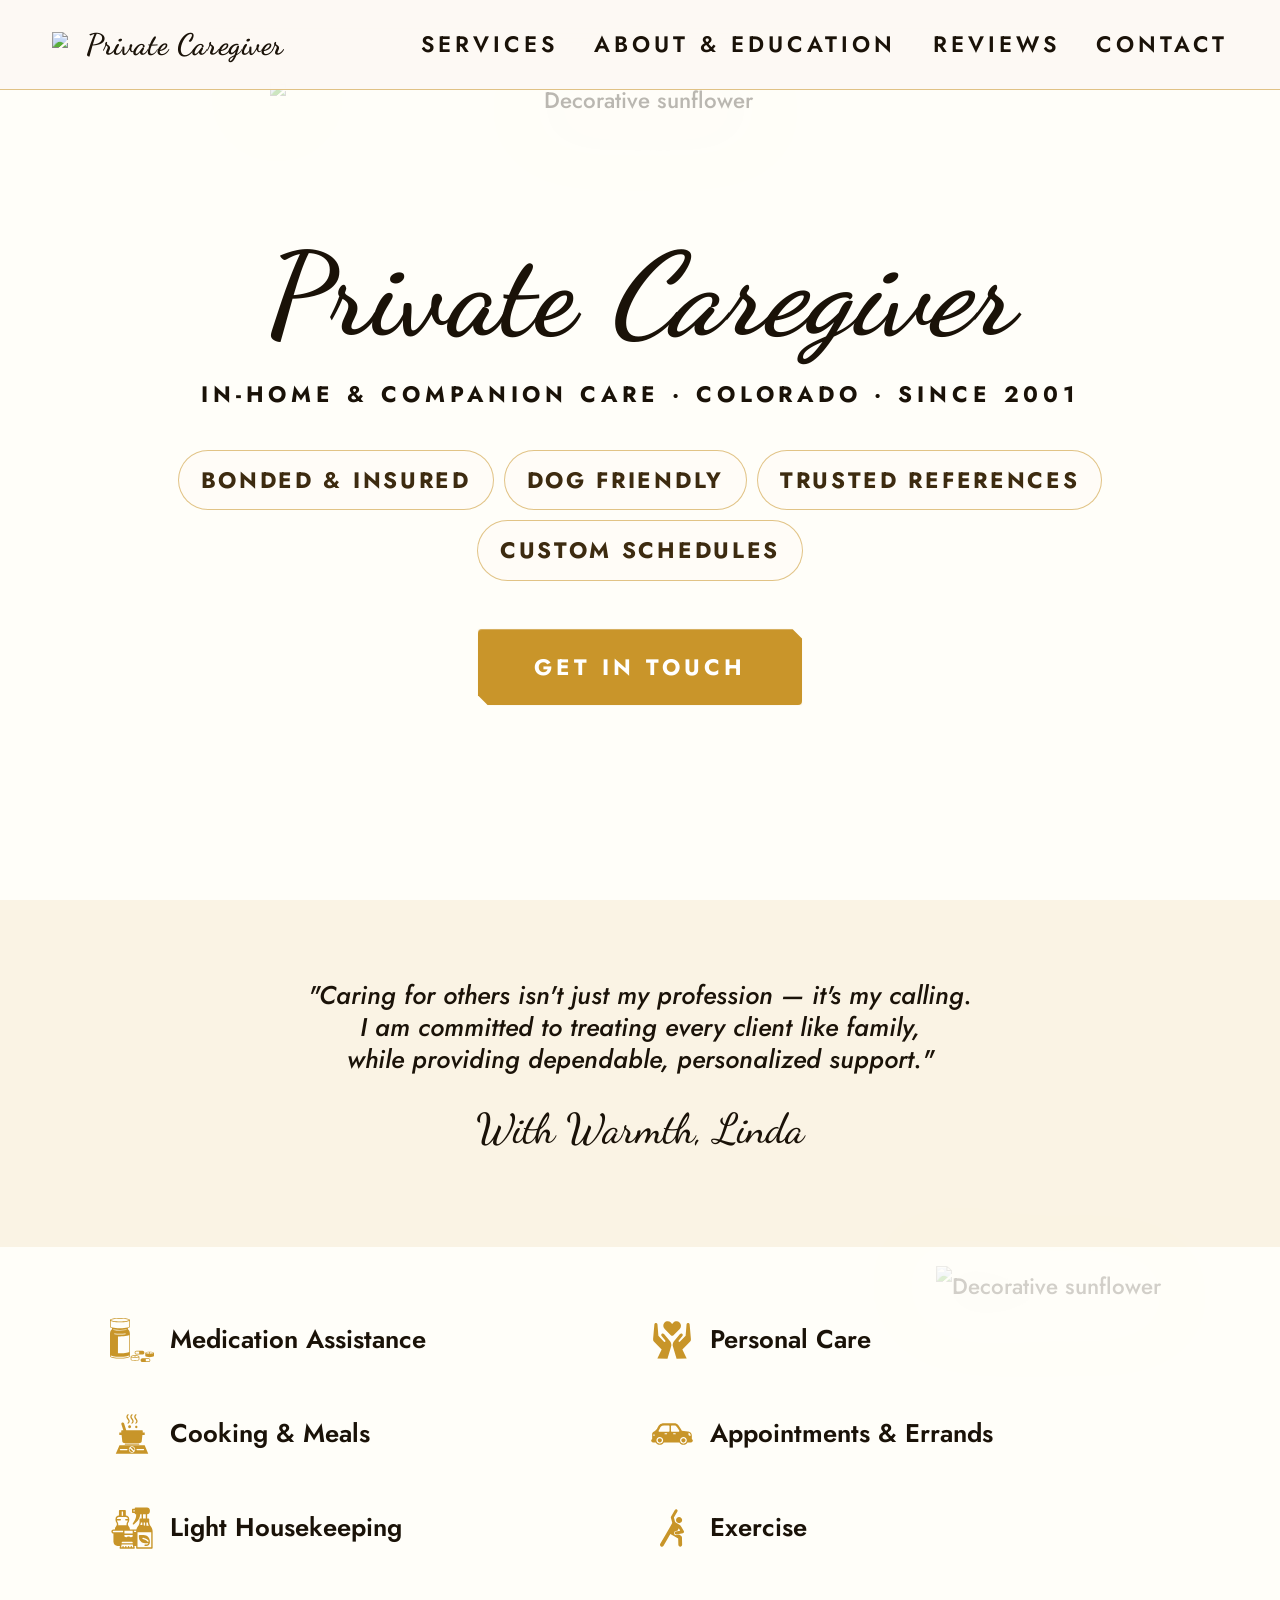
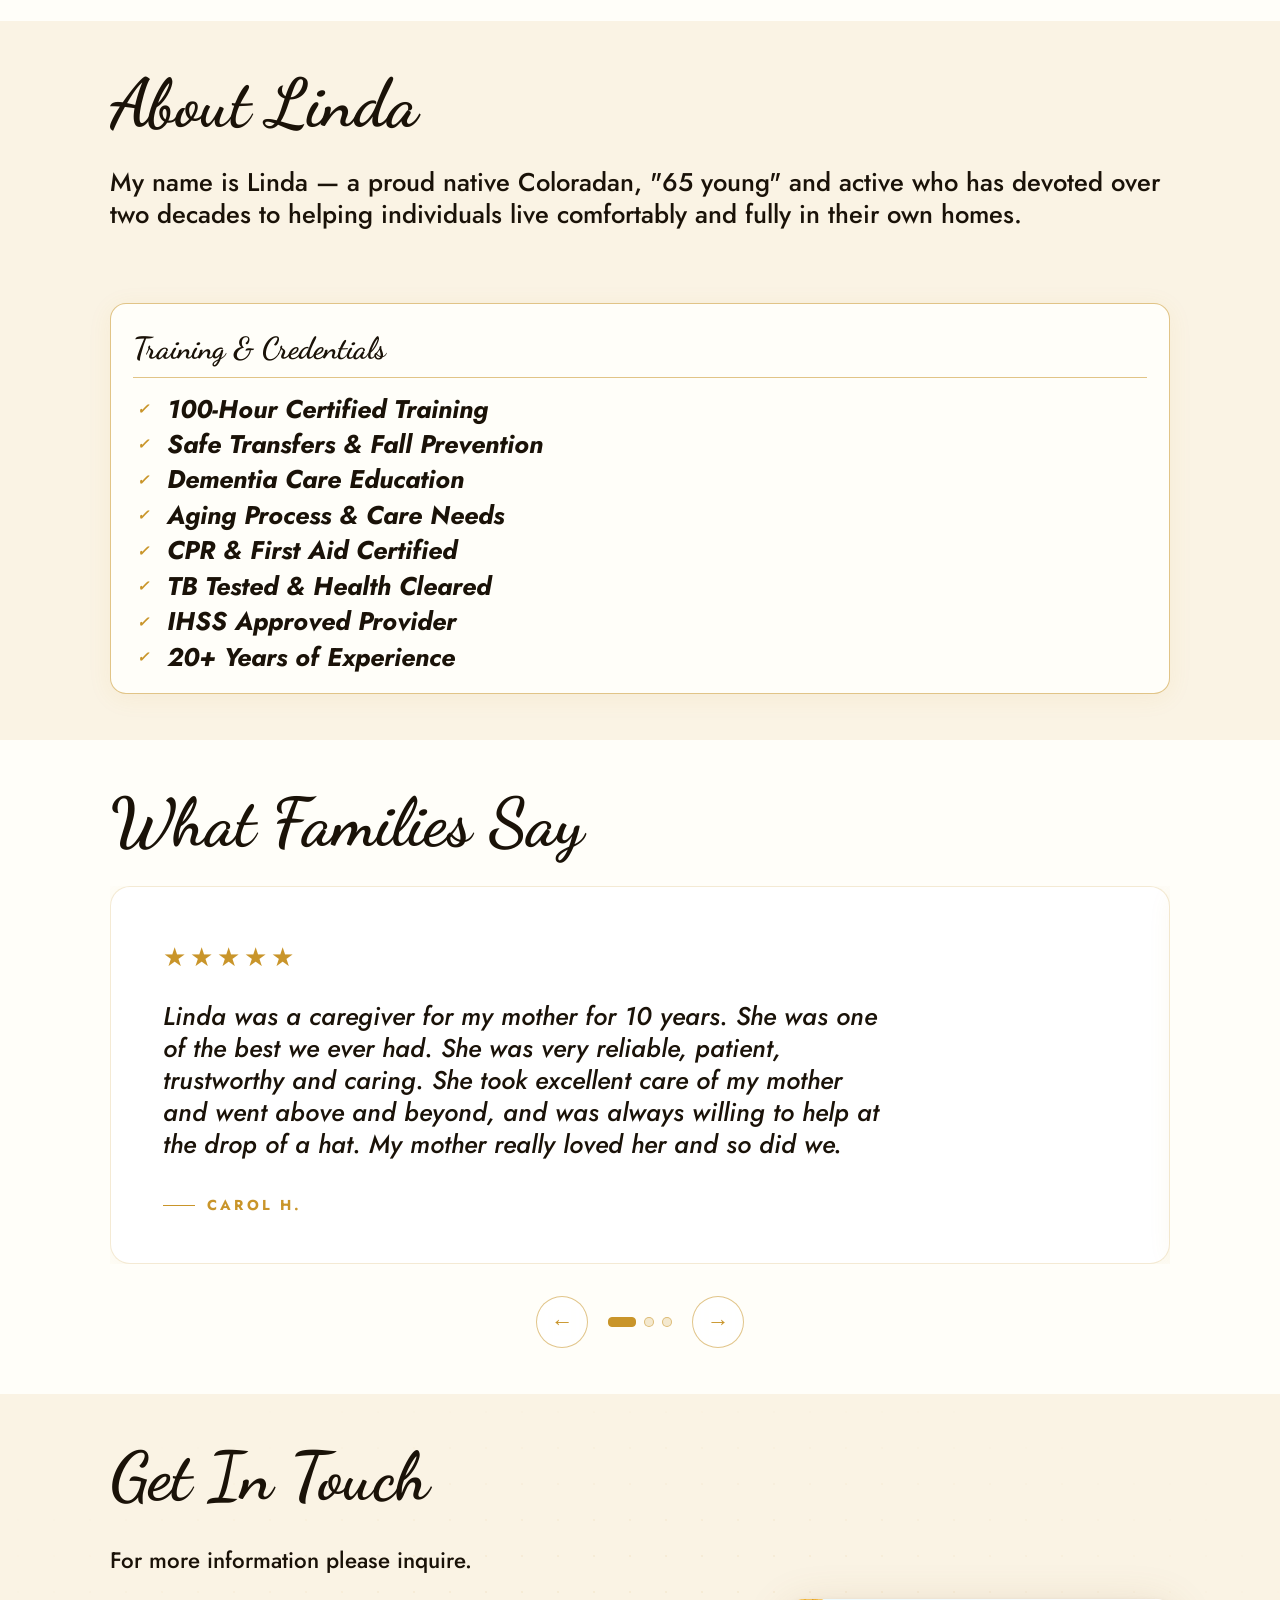
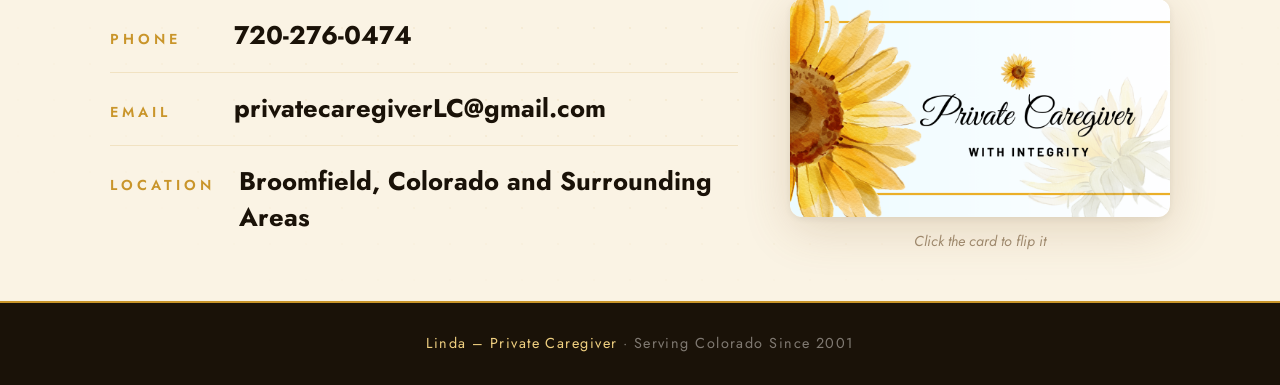
==== commit 6172bc6a: "added exercise removed paragraph and svgs" ====
--- a/index.html
+++ b/index.html
@@ -5,7 +5,7 @@
     <meta name="viewport" content="width=device-width, initial-scale=1.0" />
     <title>Linda – Private Caregiver | Colorado In-Home Care</title>
     <link
-      href="https://fonts.googleapis.com/css2?family=Playfair+Display:ital,wght@0,400;0,600;1,400;1,600&family=Dancing+Script:wght@400;600;700&family=Jost:wght@300;400;500;600&display=swap"
+      href="https://fonts.googleapis.com/css2?family=Dancing+Script:wght@400;600;700&family=Jost:wght@300;400;500;600&display=swap"
       rel="stylesheet"
     />
     <link rel="stylesheet" href="development/index.css" />
@@ -34,10 +34,6 @@
 
     <!-- HERO -->
     <section class="hero">
-      <div class="hero-orb hero-orb-1"></div>
-      <div class="hero-orb hero-orb-2"></div>
-      <div class="hero-dots"></div>
-
       <div class="hero-sunflower">
         <img
           src="assets/img/sunflower.png"
@@ -120,6 +116,14 @@
                 />
                 <span class="accordion-title">Appointments &amp; Errands</span>
             </div>
+            <div class="accordion-item">
+                <img
+                  class="accordion-icon"
+                  src="assets/svg/exercise.svg"
+                  alt="Exercise &amp; Errands Icon"
+                />
+                <span class="accordion-title">Exercise</span>
+            </div>
           </div>
         </div>
       </div>
@@ -143,11 +147,6 @@
               My name is Linda — a proud native Coloradan, "65 young" and active
               who has devoted over two decades to helping individuals live
               comfortably and fully in their own homes.
-            </p>
-            <p>
-              Care isn't just a job to me — it's a calling. I believe every
-              person deserves to maintain their dignity, independence, and
-              quality of life. My services are fully bonded and insured.
             </p>
           </div>
           <div class="credentials-box">
@@ -300,4 +299,4 @@
 
     <script src="development/index.js"></script>
   </body>
-</html>
+</html>
--- a/development/index.css
+++ b/development/index.css
@@ -1,4 +1,4 @@
-@import url("https://fonts.googleapis.com/css2?family=Playfair+Display:ital,wght@0,400;0,600;1,400;1,600&family=Dancing+Script:wght@400;600;700&family=Jost:wght@300;400;500;600&display=swap");
+@import url("https://fonts.googleapis.com/css2?family=Dancing+Script:wght@400;600;700&family=Jost:wght@300;400;500;600&display=swap");
 
 :root {
   --gold: #c9952a;
@@ -24,8 +24,8 @@
   /* ── Typography scale (accessibility: larger for older readers) ── */
   --fs-sm:   .9rem;      /* nav links, badges, labels         */
   --fs-base: 1rem;   /* body copy baseline                */
-  --fs-md:   1.3rem;    /* slightly elevated body            */
-  --fs-lg:   1.5rem;    /* cards, credentials, review text   */
+  --fs-md:   1.4rem;    /* slightly elevated body            */
+  --fs-lg:   1.6rem;    /* cards, credentials, review text   */
 
   --fw-light:  400;
   --fw-regular: 500;
@@ -67,11 +67,6 @@
 }
 
 /* ===== NAV ===== */
-.nav-sunflower {
-  position: relative;
-  z-index: 99;
-}
-
 .nav-sunflower-img {
   width: 26px;
   height: 26px;
@@ -320,17 +315,9 @@
   overflow: hidden;
 }
 
-/* .mission-banner .rule {
-  display: block;
-  width: 60px;
-  height: 1px;
-  background: var(--gold);
-  margin: 0 auto 36px;
-} */
 .mission-quote {
   font-style: italic;
   font-weight: var(--fw-regular);
-  /* font-size: clamp(1.1rem, 2.2vw, 1.5rem); */
   font-size: var(--fs-lg);
   color: var(--text-dark);
   line-height: 1.25;
@@ -359,24 +346,6 @@
 .container {
   max-width: 1060px;
   margin: 0 auto;
-}
-.section-label {
-  font-size: var(--fs-sm);
-  letter-spacing: 0.26em;
-  text-transform: uppercase;
-  color: var(--gold);
-  font-weight: var(--fw-bold);
-  margin-bottom: 8px;
-  display: flex;
-  align-items: center;
-  gap: 10px;
-}
-.section-label::before {
-  content: "";
-  display: inline-block;
-  width: 24px;
-  height: 1px;
-  background: var(--gold);
 }
 .section-title {
   font-family: "Dancing Script", cursive;
@@ -411,15 +380,6 @@
   position: relative;
 }
 
-.services-intro {
-  font-size: var(--fs-md);
-  line-height: 1.35;
-  color: var(--text-muted);
-  max-width: 600px;
-  margin-bottom: 52px;
-  font-weight: var(--fw-light);
-}
-
 .accordion-two-col {
   display: grid;
   grid-template-columns: 1fr 1fr;
@@ -433,8 +393,6 @@
   }
 }
 
-
-
 .accordion-item {
   border-bottom: 1px solid rgba(201, 149, 42, 0.2);
   position: relative;
@@ -447,19 +405,6 @@
   display: flex;
   align-items: center;
   gap: 16px;
-  cursor: pointer;
-  text-align: left;
-}
-
-.accordion-trigger {
-  width: 100%;
-  background: none;
-  border: none;
-  padding: 24px 0;
-  display: flex;
-  align-items: center;
-  gap: 16px;
-  cursor: pointer;
   text-align: left;
 }
 
@@ -477,10 +422,6 @@
     transform 0.3s;
 }
 
-/* .accordion-item.open .accordion-icon {
-  transform: scale(1.08) rotate(5deg);
-} */
-
 .accordion-title {
   font-size: var(--fs-lg);
   font-weight: var(--fw-medium);
@@ -488,85 +429,6 @@
   flex: 1;
   transition: color 0.25s;
 }
-/* .accordion-item.open .accordion-title,
-.accordion-trigger:hover .accordion-title {
-  color: var(--gold);
-} */
-
-.accordion-chevron {
-  width: 30px;
-  height: 30px;
-  border-radius: 50%;
-  border: 1px solid rgba(201, 149, 42, 0.3);
-  display: flex;
-  align-items: center;
-  justify-content: center;
-  flex-shrink: 0;
-  position: relative;
-  transition:
-    background 0.3s,
-    border-color 0.3s,
-    transform 0.35s;
-}
-.accordion-chevron::before,
-.accordion-chevron::after {
-  content: "";
-  position: absolute;
-  background: var(--gold);
-  border-radius: 2px;
-  transition:
-    transform 0.35s ease,
-    opacity 0.35s;
-}
-.accordion-chevron::before {
-  width: 10px;
-  height: 1.5px;
-}
-.accordion-chevron::after {
-  width: 1.5px;
-  height: 10px;
-}
-.accordion-item.open .accordion-chevron {
-  background: var(--gold-dim);
-  border-color: var(--gold);
-  transform: rotate(45deg);
-}
-
-.accordion-body {
-  display: grid;
-  grid-template-rows: 0fr;
-  transition: grid-template-rows 0.42s cubic-bezier(0.22, 1, 0.36, 1);
-}
-.accordion-item.open .accordion-body {
-  grid-template-rows: 1fr;
-}
-
-.accordion-body-inner {
-  overflow: hidden;
-}
-
-/* Accordion descriptions hidden — titles only */
-.accordion-content {
-  display: none;
-}
-
-/* Remove chevron expand indicator since there's nothing to expand */
-.accordion-body {
-  display: none;
-}
-
-/* Make accordion items non-expandable, just a clean list */
-.accordion-trigger {
-  cursor: default;
-}
-
-.accordion-chevron {
-  display: none;
-}
-
-.accordion-item.open {
-  background: none;
-}
 
 /* ===== EDUCATION + ABOUT (combined) ===== */
 #education {
@@ -575,38 +437,10 @@
   overflow: hidden;
 }
 
-#education .section-label {
-  color: var(--gold);
-}
-#education .section-label::before {
-  background: var(--gold);
-}
-#education .section-title {
-  color: var(--text-dark);
-}
-
-.about-sunflower {
-  position: absolute;
-  top: 30%;
-  left: 15%;
-  z-index: 1;
-  pointer-events: none;
-}
-
-.stem-sunflower-img {
-  width: 480px;
-  height: 480px;
-  object-fit: contain;
-  filter: drop-shadow(0 8px 40px rgba(201, 149, 42, 0.45));
-  mix-blend-mode: multiply;
-  opacity: 0.2;
-  display: block;
-}
-
 /* About intro block inside education section */
 .about-intro-block {
   display: grid;
-  grid-template-columns: 1fr 1fr;
+  grid-template-columns: 1fr;
   gap: 52px;
   align-items: start;
   position: relative;
@@ -659,7 +493,7 @@
 .credentials-list li {
   font-style: italic;
   font-size: var(--fs-lg);
-  font-weight: var(--fw-bold );
+  font-weight: var(--fw-bold);
   color: var(--text-dark);
   padding: 3px 0;
   display: flex;
@@ -836,15 +670,6 @@
   );
   pointer-events: none;
 }
-#contact .section-label {
-  color: var(--gold);
-}
-#contact .section-label::before {
-  background: var(--gold);
-}
-#contact .section-title {
-  color: var(--text-dark);
-}
 
 .contact-intro {
   font-size: var(--fs-md);
@@ -880,53 +705,65 @@
 
 @media (max-width: 800px) {
   .contact-info-col {
-    align-items: center;
+    align-items: stretch;
+    width: 100%;
   }
 }
 
 .contact-cards {
   display: flex;
   flex-direction: column;
-  gap: 14px;
+  gap: 0;
   width: 100%;
 }
 
-@media (max-width: 800px) {
-  .contact-cards {
-    flex-direction: row;
-    flex-wrap: wrap;
-    justify-content: last left;
+/* ── Contact items: open, no box ── */
+.contact-card {
+  padding: 18px 0;
+  border-bottom: 1px solid rgba(201, 149, 42, 0.18);
+  display: flex;
+  align-items: baseline;
+  gap: 24px;
+}
+
+/* On small screens: stack label above value */
+@media (max-width: 600px) {
+  .contact-card {
+    flex-direction: column;
+    gap: 4px;
+    padding: 20px 0;
   }
 }
 
-.contact-card {
-  /* background: rgba(255, 255, 255, 0.85); */
-  /* border: 1px solid var(--gold-border); */
-  /* border-radius: 14px; */
-  padding: 0px 10px;
-  color: var(--text-dark);
-  text-align: left;
-  /* backdrop-filter: blur(12px); */
+.contact-card:last-child {
+  border-bottom: none;
 }
 
 .contact-card .label {
-  font-size: var(--fs-lg);
-  letter-spacing: 0.22em;
+  font-size: var(--fs-sm);
+  letter-spacing: 0.28em;
   text-transform: uppercase;
   color: var(--gold);
-  margin-bottom: 6px;
   font-weight: var(--fw-medium);
-}
+  flex-shrink: 0;
+  min-width: 100px;
+}
+
 .contact-card .value {
   font-size: var(--fs-lg);
   font-weight: var(--fw-bold);
   color: var(--text-dark);
-}
+  line-height: 1.4;
+  word-break: break-word;
+  overflow-wrap: anywhere;
+}
+
 .contact-card .value a {
   color: var(--text-dark);
   text-decoration: none;
   transition: color 0.2s;
 }
+
 .contact-card .value a:hover {
   color: var(--gold);
 }
@@ -936,12 +773,15 @@
   flex-direction: column;
   align-items: center;
   gap: 12px;
+  width: 100%;
 }
 
 /* ===== BUSINESS CARD ===== */
 .card-container {
   perspective: 1200px;
-  display: inline-block;
+  display: flex;
+  justify-content: center;
+  width: 100%;
 }
 .card-inner {
   position: relative;
@@ -954,8 +794,8 @@
 
 @media (max-width: 480px) {
   .card-inner {
-    width: 300px;
-    height: 172px;
+    width: min(340px, 90vw);
+    height: calc(min(340px, 90vw) * 0.574);
   }
 }
 
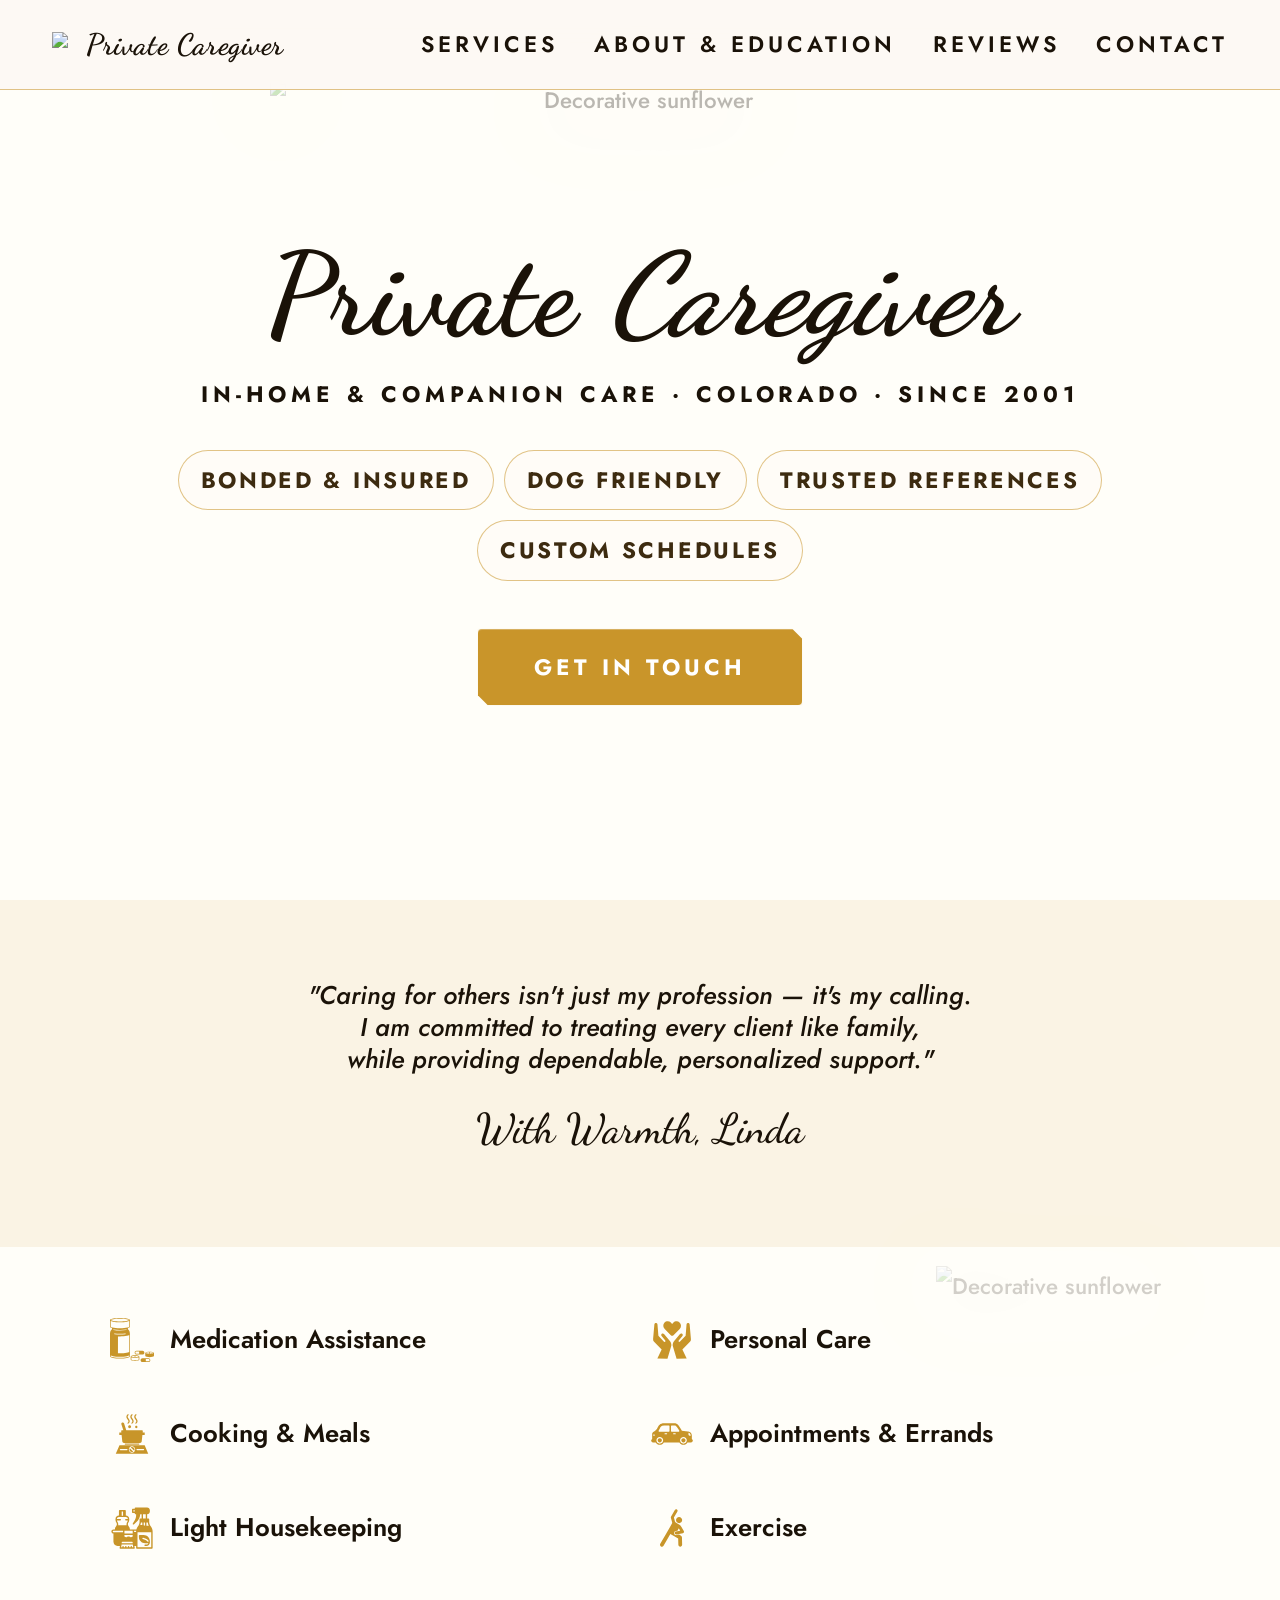
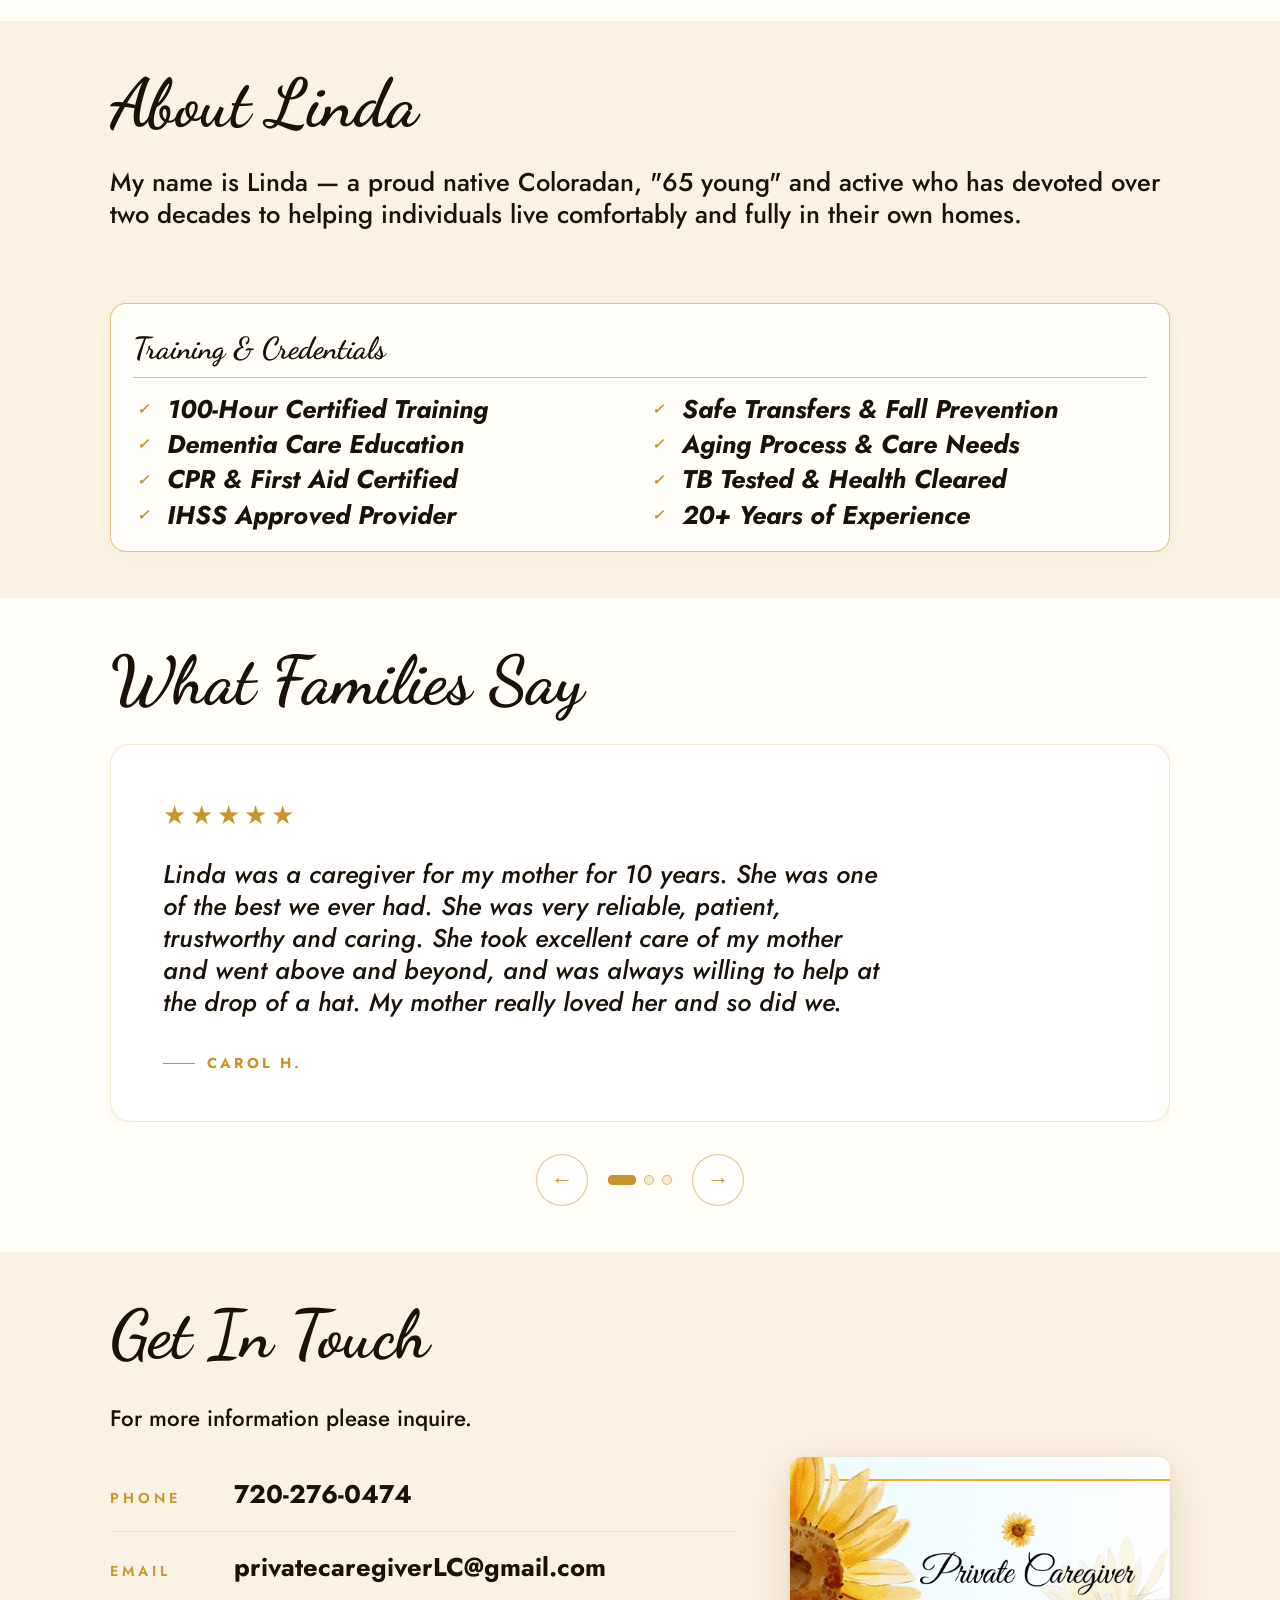
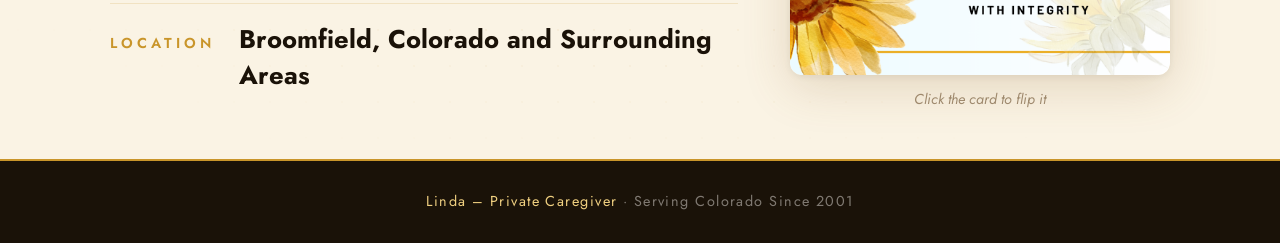
==== commit dfe9cff8: "changed layout of education" ====
--- a/index.html
+++ b/index.html
@@ -243,7 +243,7 @@
                 <div class="label">Phone</div>
                 <div class="value">720-276-0474</div>
               </div>
-              <div class="contact-card">
+              <div class="contact-card email-card">
                 <div class="label">Email</div>
                 <div class="value">
                   <a href="mailto:privatecaregiverLC@gmail.com"
--- a/development/index.css
+++ b/development/index.css
@@ -473,6 +473,7 @@
   border-radius: 16px;
   padding: 18px 22px;
   box-shadow: 0 4px 24px rgba(201, 149, 42, 0.08);
+
 }
 
 .credentials-heading {
@@ -488,6 +489,15 @@
   list-style: none;
   padding: 0;
   margin: 0;
+  display: grid;
+  grid-template-columns: 1fr 1fr;
+  gap: 0 16px;
+}
+
+@media (max-width: 600px) {
+  .credentials-list {
+    grid-template-columns: 1fr;
+  }
 }
 
 .credentials-list li {
@@ -758,6 +768,12 @@
   overflow-wrap: anywhere;
 }
 
+@media (max-width: 600px) {
+  .contact-card .value{
+    font-size: 1.5rem;
+  }
+}
+
 .contact-card .value a {
   color: var(--text-dark);
   text-decoration: none;
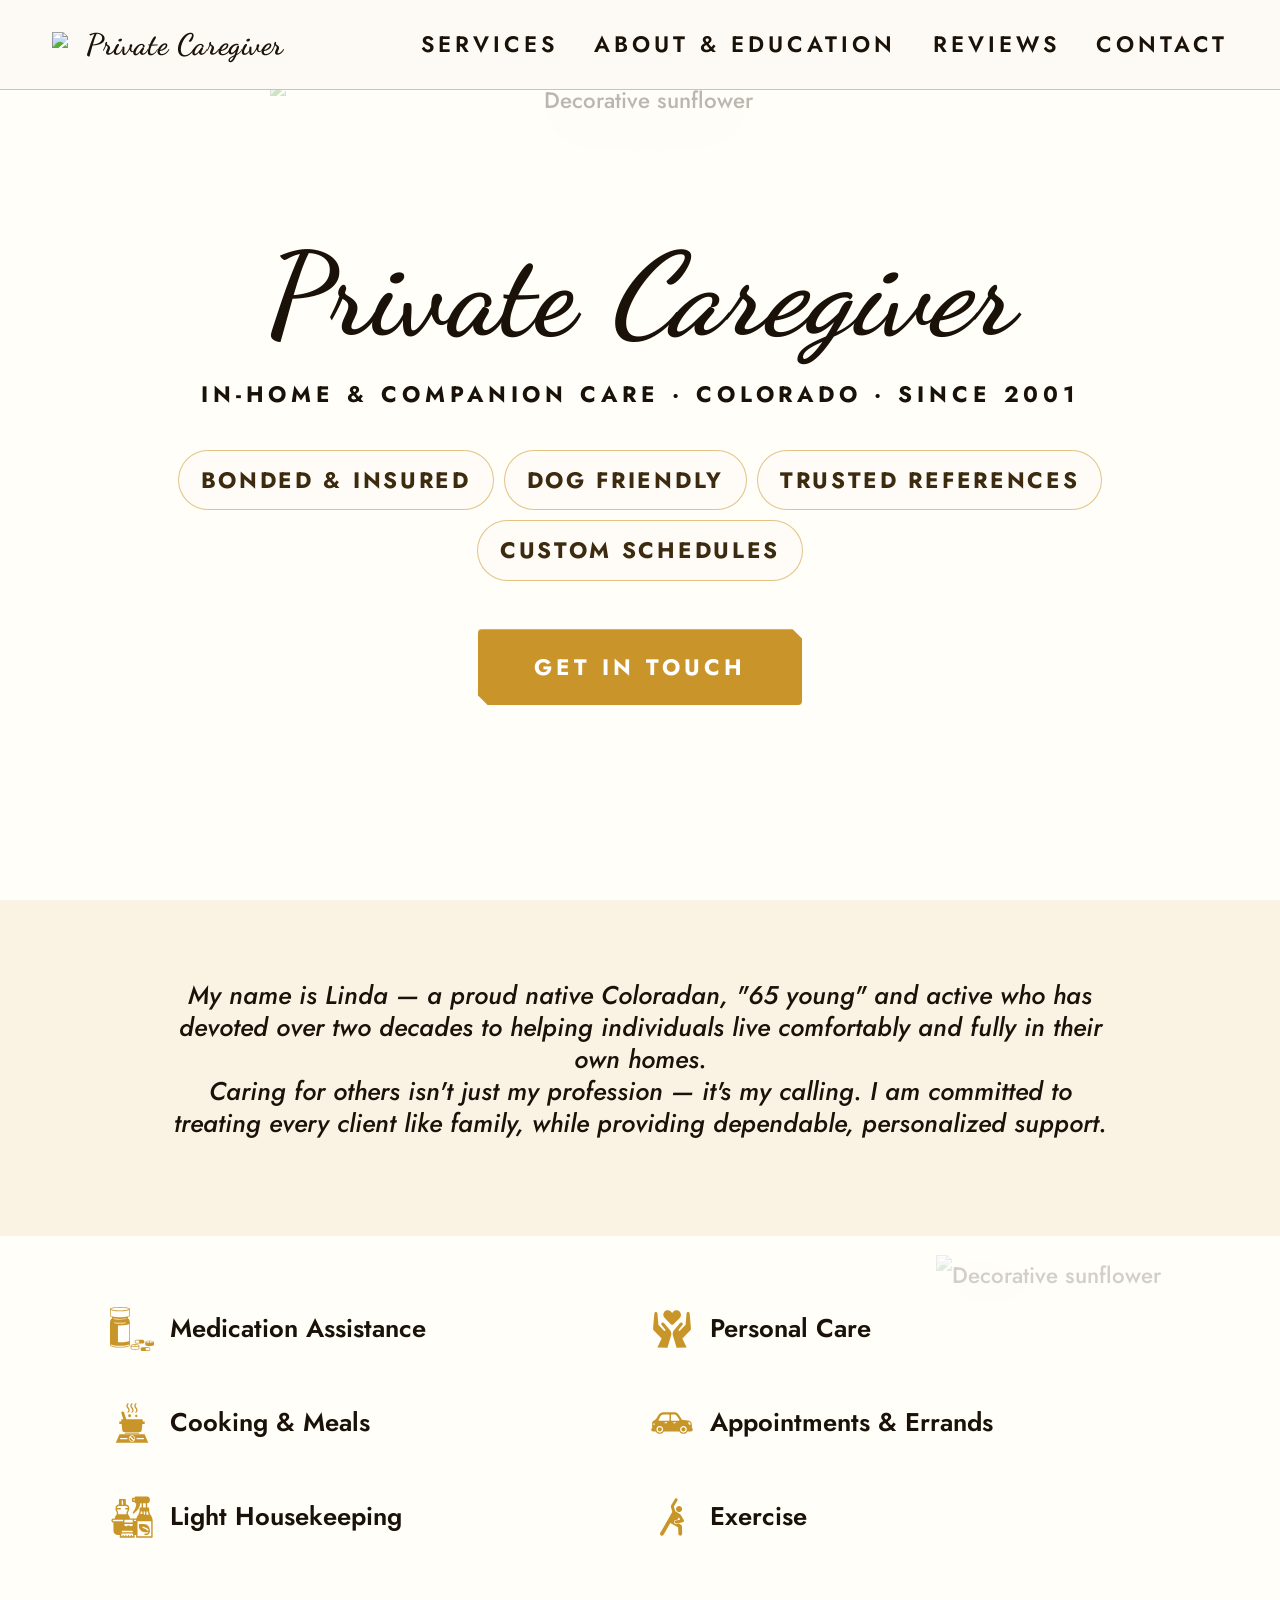
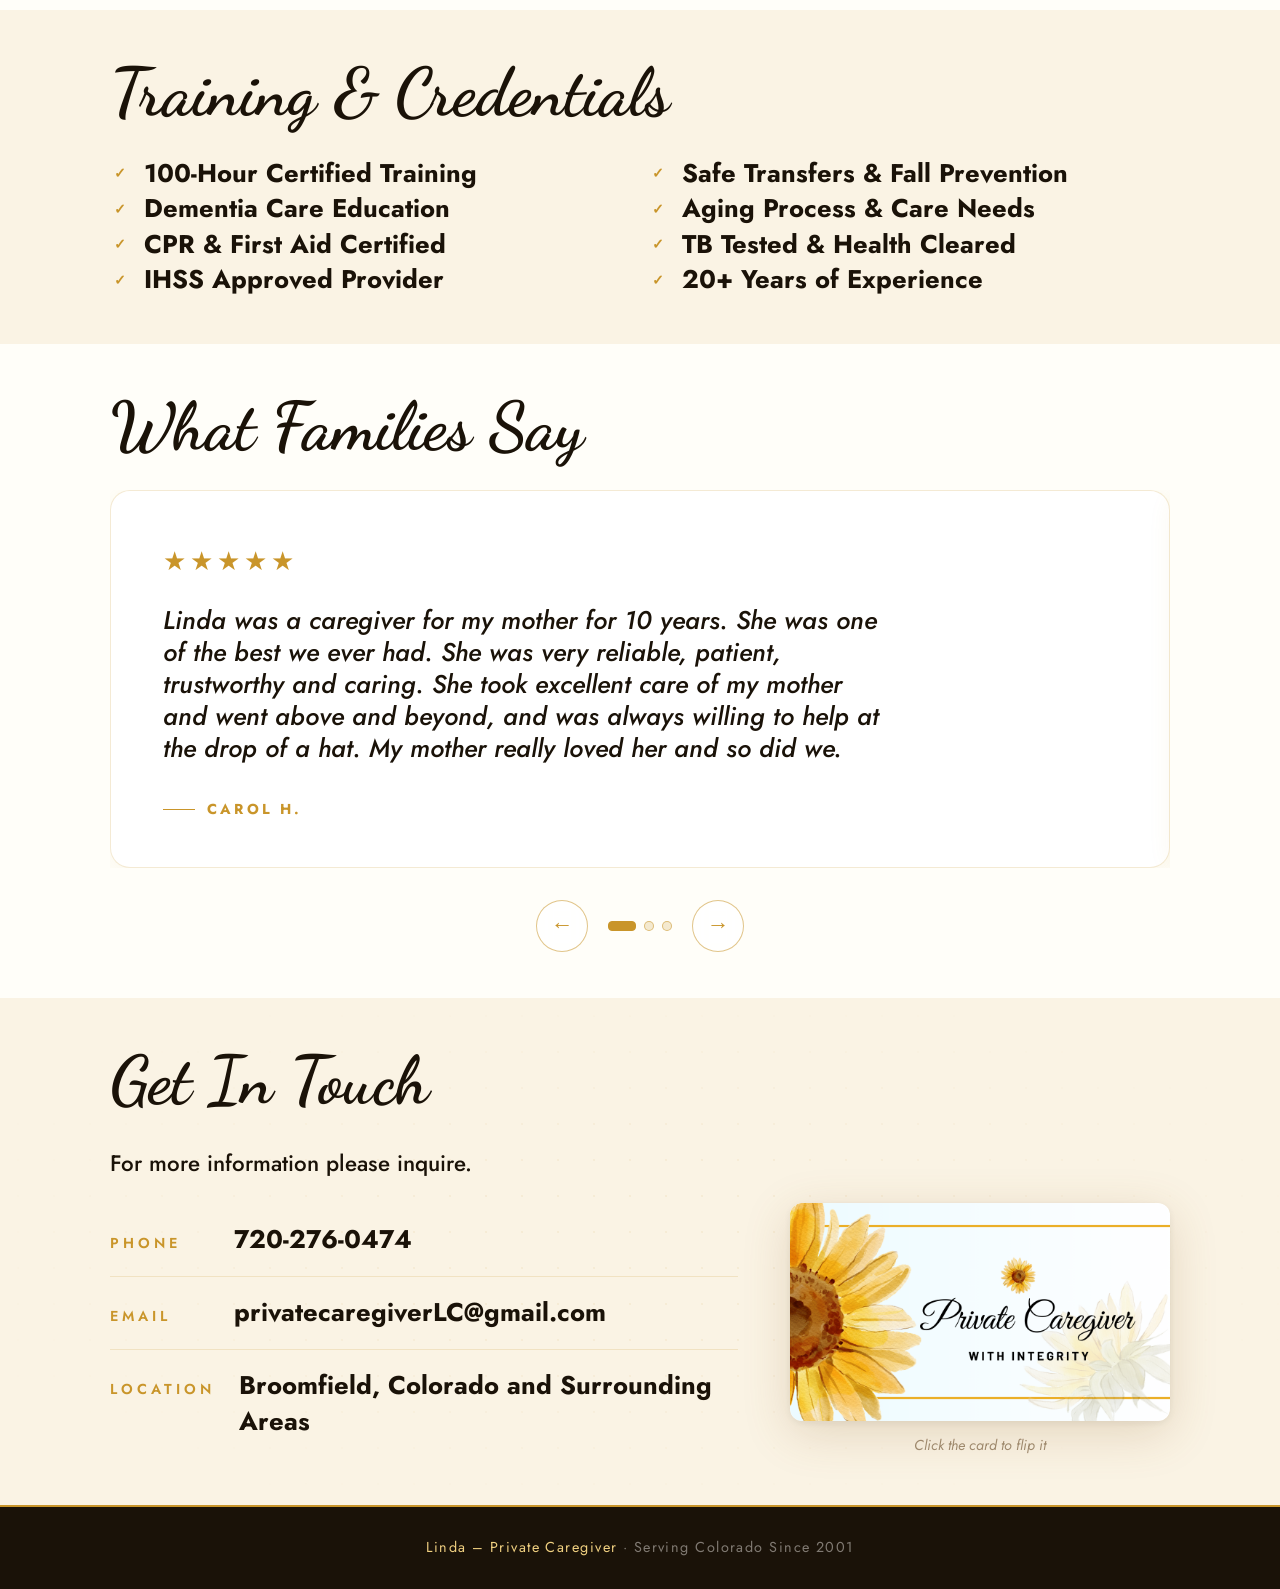
==== commit c280b9cb: "combined about me and mission changed education styling" ====
--- a/index.html
+++ b/index.html
@@ -58,71 +58,72 @@
     <!-- MISSION STATEMENT -->
     <div class="mission-banner fade-in">
       <p class="mission-quote">
-        "Caring for others isn't just my profession — it's my calling.<br />
-        I am committed to treating every client like family,<br />
-        while providing dependable, personalized support."
+        My name is Linda — a proud native Coloradan, "65 young" and active who
+        has devoted over two decades to helping individuals live comfortably and
+        fully in their own homes.<br />
+        Caring for others isn't just my profession — it's my calling. I am
+        committed to treating every client like family, while providing
+        dependable, personalized support.
       </p>
-      <p class="mission-sig">With Warmth, Linda</p>
     </div>
 
     <!-- SERVICES -->
     <section id="services">
       <div class="container">
-
         <div class="accordion-two-col fade-in">
           <!-- Column 1 -->
           <div class="accordion" id="servicesAccordionLeft">
             <div class="accordion-item">
-                <img
-                  class="accordion-icon"
-                  src="assets/svg/medication.svg"
-                  alt="Medication Assistance Icon"
-                />
-                <span class="accordion-title">Medication Assistance</span>
-            </div>
-            <div class="accordion-item">
-                <img
-                  class="accordion-icon"
-                  src="assets/svg/cooking.svg"
-                  alt="Cooking &amp; Meals Icon"
-                />
-                <span class="accordion-title">Cooking &amp; Meals</span>
-            </div>
-            <div class="accordion-item">
-                <img
-                  class="accordion-icon"
-                  src="assets/svg/housekeeping.svg"
-                  alt="Light Housekeeping Icon"
-                />
-                <span class="accordion-title">Light Housekeeping</span>
+              <img
+                class="accordion-icon"
+                src="assets/svg/medication.svg"
+                alt="Medication Assistance Icon"
+              />
+              <span class="accordion-title">Medication Assistance</span>
+            </div>
+            <div class="accordion-item">
+              <img
+                class="accordion-icon"
+                src="assets/svg/cooking.svg"
+                alt="Cooking &amp; Meals Icon"
+              />
+              <span class="accordion-title">Cooking &amp; Meals</span>
+            </div>
+            <div class="accordion-item">
+              <img
+                class="accordion-icon"
+                src="assets/svg/housekeeping.svg"
+                alt="Light Housekeeping Icon"
+              />
+              <span class="accordion-title">Light Housekeeping</span>
             </div>
           </div>
 
           <!-- Column 2 -->
           <div class="accordion" id="servicesAccordionRight">
             <div class="accordion-item">
-                <img
-                  class="accordion-icon"
-                  src="assets/svg/care.svg"
-                  alt="Personal Care Icon"
-                />
-                <span class="accordion-title">Personal Care</span>
-            </div>
-            <div class="accordion-item">
-                <img
-                  class="accordion-icon"
-                  src="assets/svg/errands.svg"
-                  alt="Appointments &amp; Errands Icon"
-                />
-                <span class="accordion-title">Appointments &amp; Errands</span>
-            </div>
-            <div class="accordion-item">
-                <img
-                  class="accordion-icon"
-                  src="assets/svg/exercise.svg"
-                  alt="Exercise &amp; Errands Icon"
-                />
-                <span class="accordion-title">Exercise</span>
+              <img
+                class="accordion-icon"
+                src="assets/svg/care.svg"
+                alt="Personal Care Icon"
+              />
+              <span class="accordion-title">Personal Care</span>
+            </div>
+            <div class="accordion-item">
+              <img
+                class="accordion-icon"
+                src="assets/svg/errands.svg"
+                alt="Appointments &amp; Errands Icon"
+              />
+              <span class="accordion-title">Appointments &amp; Errands</span>
+            </div>
+            <div class="accordion-item">
+              <img
+                class="accordion-icon"
+                src="assets/svg/exercise.svg"
+                alt="Exercise &amp; Errands Icon"
+              />
+              <span class="accordion-title">Exercise</span>
             </div>
           </div>
         </div>
@@ -139,18 +140,9 @@
     <!-- ABOUT + EDUCATION (combined) -->
     <section id="education">
       <div class="container">
-        <h2 class="section-title fade-in">About Linda</h2>
-
+        <h2 class="section-title fade-in">Training &amp; Credentials</h2>
         <div class="about-intro-block fade-in">
-          <div class="about-text-col">
-            <p>
-              My name is Linda — a proud native Coloradan, "65 young" and active
-              who has devoted over two decades to helping individuals live
-              comfortably and fully in their own homes.
-            </p>
-          </div>
-          <div class="credentials-box">
-            <p class="credentials-heading">Training &amp; Credentials</p>
+          <div class="about-text-col"></div>
             <ul class="credentials-list">
               <li>100-Hour Certified Training</li>
               <li>Safe Transfers &amp; Fall Prevention</li>
@@ -161,7 +153,6 @@
               <li>IHSS Approved Provider</li>
               <li>20+ Years of Experience</li>
             </ul>
-          </div>
         </div>
       </div>
     </section>
@@ -299,4 +290,4 @@
 
     <script src="development/index.js"></script>
   </body>
-</html>+</html>
--- a/development/index.css
+++ b/development/index.css
@@ -441,7 +441,7 @@
 .about-intro-block {
   display: grid;
   grid-template-columns: 1fr;
-  gap: 52px;
+  gap: 0px;
   align-items: start;
   position: relative;
   z-index: 1;
@@ -466,24 +466,7 @@
   font-weight: var(--fw-bold);
 }
 
-/* Credentials white box */
-.credentials-box {
-  background: var(--warm-white);
-  border: 1px solid var(--gold-border);
-  border-radius: 16px;
-  padding: 18px 22px;
-  box-shadow: 0 4px 24px rgba(201, 149, 42, 0.08);
-
-}
-
-.credentials-heading {
-  font-family: "Dancing Script", cursive;
-  font-size: 1.9rem;
-  font-weight: 700;
-  color: var(--text-dark);
-  margin-bottom: 14px;
-  border-bottom: 1px solid var(--gold-border);
-}
+
 
 .credentials-list {
   list-style: none;
@@ -501,7 +484,7 @@
 }
 
 .credentials-list li {
-  font-style: italic;
+  /* font-style: italic; */
   font-size: var(--fs-lg);
   font-weight: var(--fw-bold);
   color: var(--text-dark);
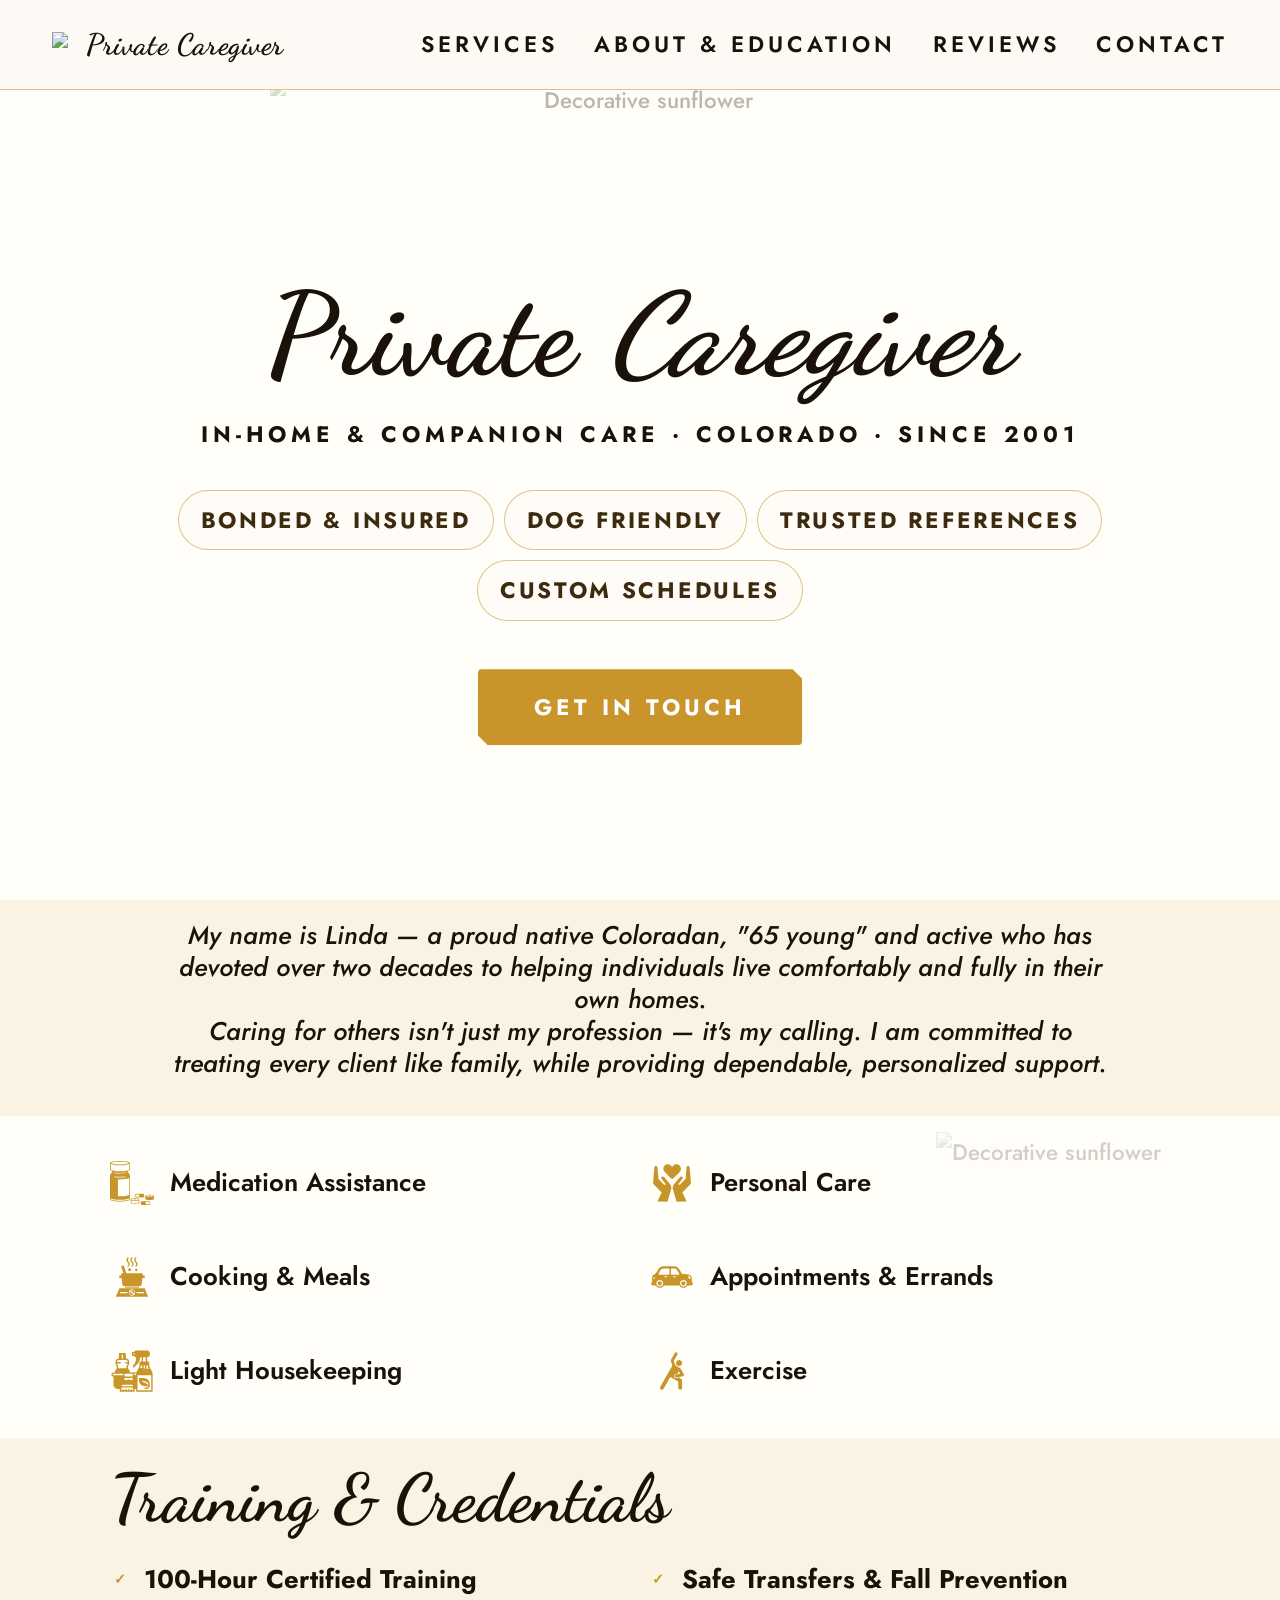
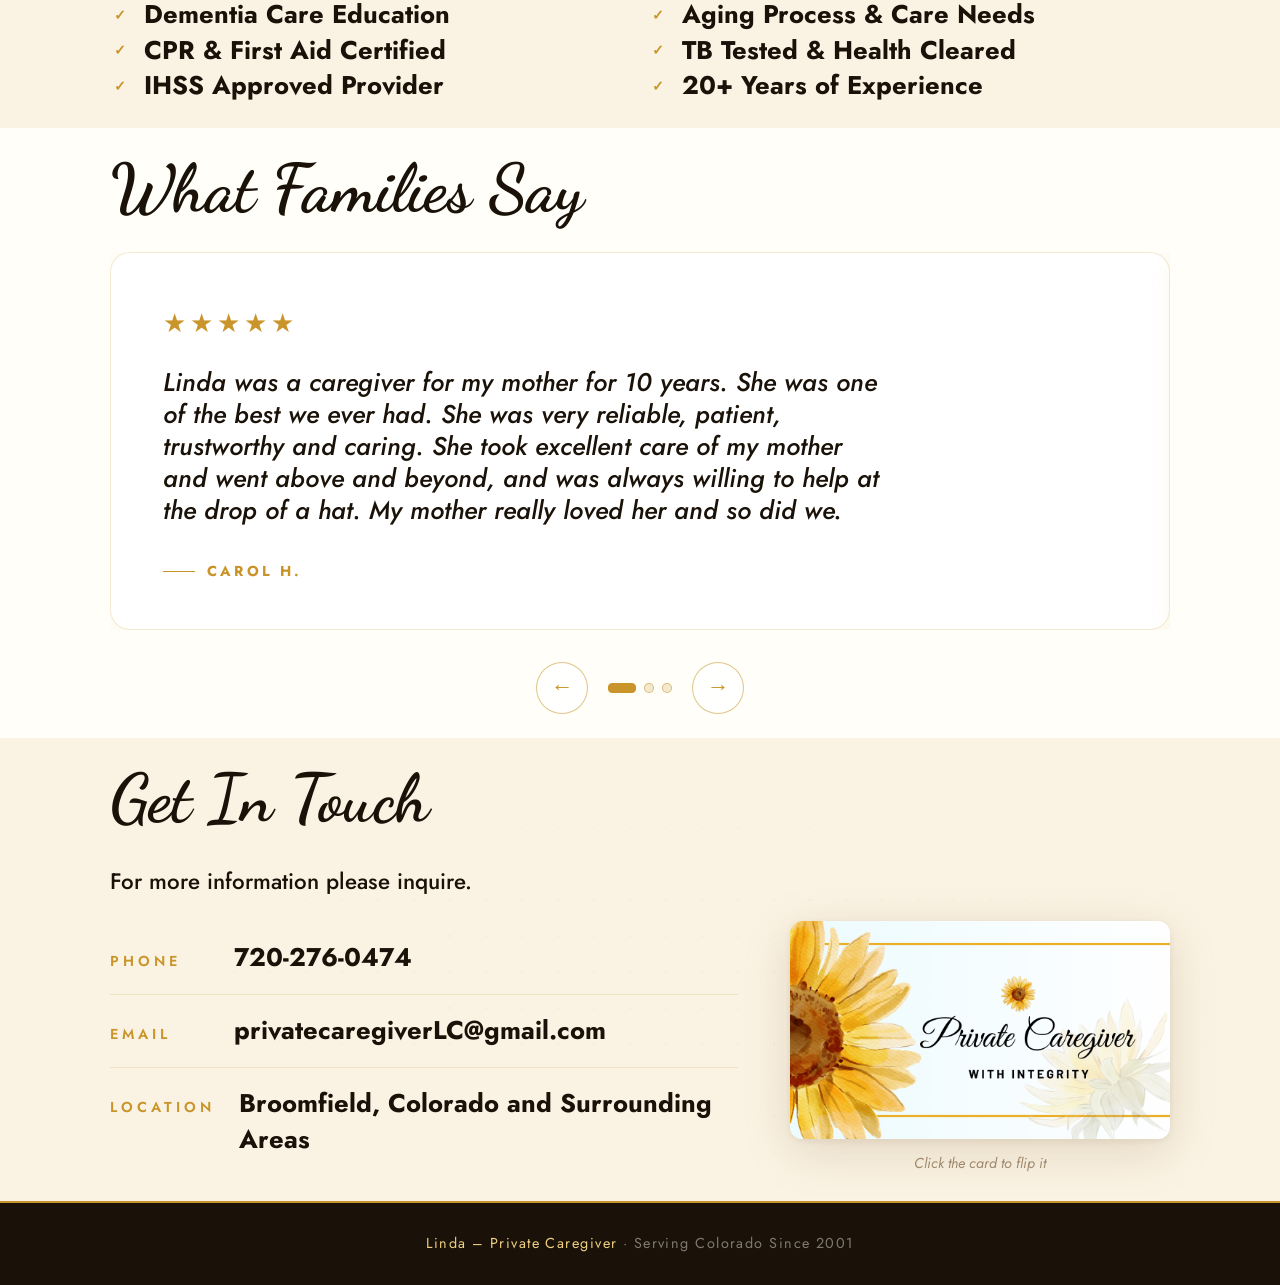
==== commit 897daf1d: "changed spacing between sections" ====
--- a/index.html
+++ b/index.html
@@ -143,16 +143,16 @@
         <h2 class="section-title fade-in">Training &amp; Credentials</h2>
         <div class="about-intro-block fade-in">
           <div class="about-text-col"></div>
-            <ul class="credentials-list">
-              <li>100-Hour Certified Training</li>
-              <li>Safe Transfers &amp; Fall Prevention</li>
-              <li>Dementia Care Education</li>
-              <li>Aging Process &amp; Care Needs</li>
-              <li>CPR &amp; First Aid Certified</li>
-              <li>TB Tested &amp; Health Cleared</li>
-              <li>IHSS Approved Provider</li>
-              <li>20+ Years of Experience</li>
-            </ul>
+          <ul class="credentials-list">
+            <li>100-Hour Certified Training</li>
+            <li>Safe Transfers &amp; Fall Prevention</li>
+            <li>Dementia Care Education</li>
+            <li>Aging Process &amp; Care Needs</li>
+            <li>CPR &amp; First Aid Certified</li>
+            <li>TB Tested &amp; Health Cleared</li>
+            <li>IHSS Approved Provider</li>
+            <li>20+ Years of Experience</li>
+          </ul>
         </div>
       </div>
     </section>
--- a/development/index.css
+++ b/development/index.css
@@ -22,15 +22,15 @@
   --brown-light: #c4955a;
 
   /* ── Typography scale (accessibility: larger for older readers) ── */
-  --fs-sm:   .9rem;      /* nav links, badges, labels         */
-  --fs-base: 1rem;   /* body copy baseline                */
-  --fs-md:   1.4rem;    /* slightly elevated body            */
-  --fs-lg:   1.6rem;    /* cards, credentials, review text   */
-
-  --fw-light:  400;
+  --fs-sm: 0.9rem; /* nav links, badges, labels         */
+  --fs-base: 1rem; /* body copy baseline                */
+  --fs-md: 1.4rem; /* slightly elevated body            */
+  --fs-lg: 1.6rem; /* cards, credentials, review text   */
+
+  --fw-light: 400;
   --fw-regular: 500;
   --fw-medium: 600;
-  --fw-bold:   700;
+  --fw-bold: 700;
 }
 
 *,
@@ -162,7 +162,7 @@
   justify-content: center;
   align-items: center;
   text-align: center;
-  padding: 140px 24px 100px;
+  padding: 140px 24px 20px;
   position: relative;
   overflow: hidden;
 }
@@ -202,8 +202,12 @@
 }
 
 @keyframes sunflower-spin {
-  from { transform: rotate(0deg); }
-  to { transform: rotate(360deg); }
+  from {
+    transform: rotate(0deg);
+  }
+  to {
+    transform: rotate(360deg);
+  }
 }
 
 @media (max-width: 500px) {
@@ -309,7 +313,7 @@
 /* ===== MISSION BANNER ===== */
 .mission-banner {
   background: var(--cream-warm);
-  padding: 80px 48px;
+  padding: 20px 48px;
   text-align: center;
   position: relative;
   overflow: hidden;
@@ -354,6 +358,22 @@
   color: var(--text-dark);
   margin-bottom: 26px;
   line-height: 1.1;
+}
+
+@media (max-width: 500px) {
+  .section-title {
+    font-size: 2.6rem;
+  }
+}
+@media (max-width: 400px) {
+  .section-title {
+    font-size: 2rem;
+  }
+}
+@media (max-width: 320px) {
+  .section-title {
+    font-size: 1.6rem;
+  }
 }
 
 /* ===== SERVICES — 2-COLUMN ACCORDION ===== */
@@ -374,10 +394,10 @@
   opacity: 0.2;
   display: block;
 }
-
 #services {
   background: var(--warm-white);
   position: relative;
+  padding: 20px 24px;
 }
 
 .accordion-two-col {
@@ -435,6 +455,7 @@
   background: var(--cream-warm);
   position: relative;
   overflow: hidden;
+  padding: 24px 20px;
 }
 
 /* About intro block inside education section */
@@ -465,8 +486,6 @@
   color: var(--text-dark);
   font-weight: var(--fw-bold);
 }
-
-
 
 .credentials-list {
   list-style: none;
@@ -513,6 +532,7 @@
 #review {
   background: var(--warm-white);
   position: relative;
+  padding: 24px 20px;
 }
 
 .reviews-carousel {
@@ -645,6 +665,7 @@
   background: var(--cream-warm);
   position: relative;
   overflow: hidden;
+  padding: 24px 20px;
 }
 #contact::before {
   content: "";
@@ -752,7 +773,7 @@
 }
 
 @media (max-width: 600px) {
-  .contact-card .value{
+  .contact-card .value {
     font-size: 1.5rem;
   }
 }
@@ -861,4 +882,4 @@
 .fade-in.visible {
   opacity: 1;
   transform: none;
-}+}
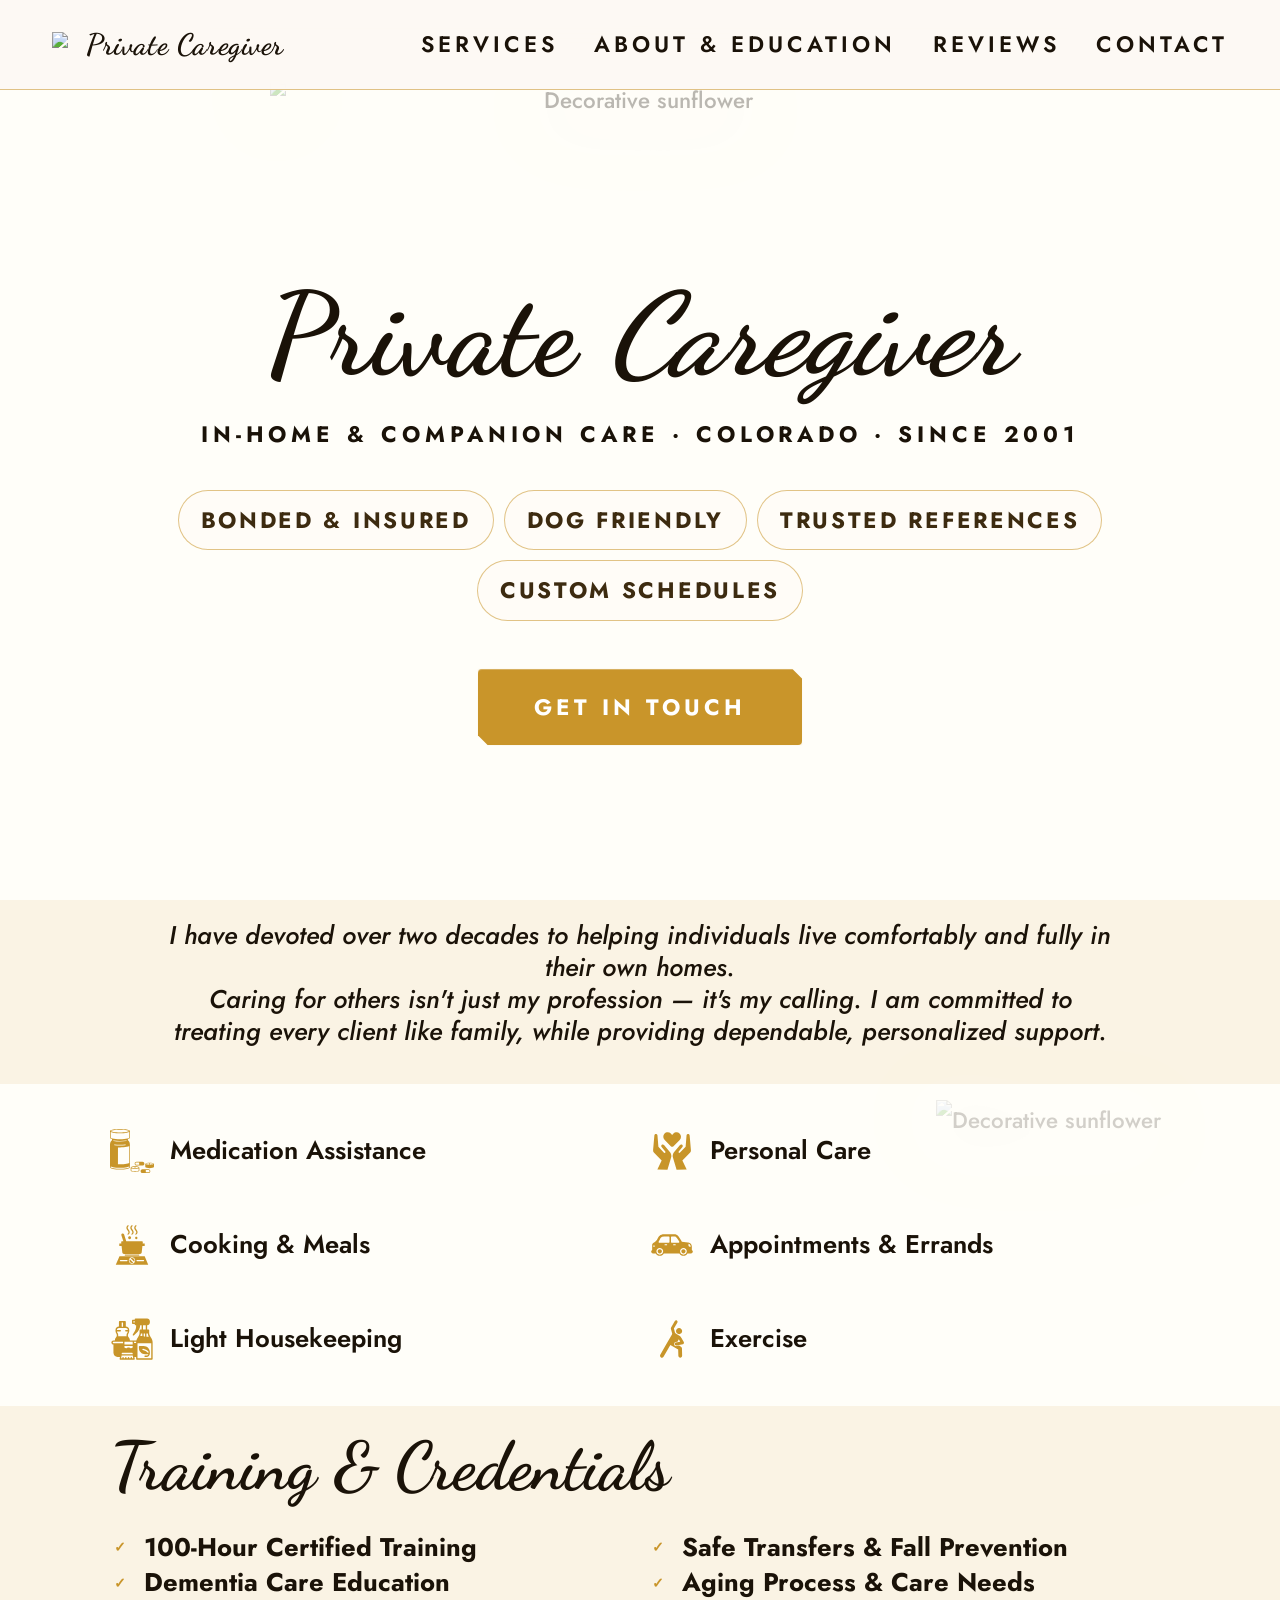
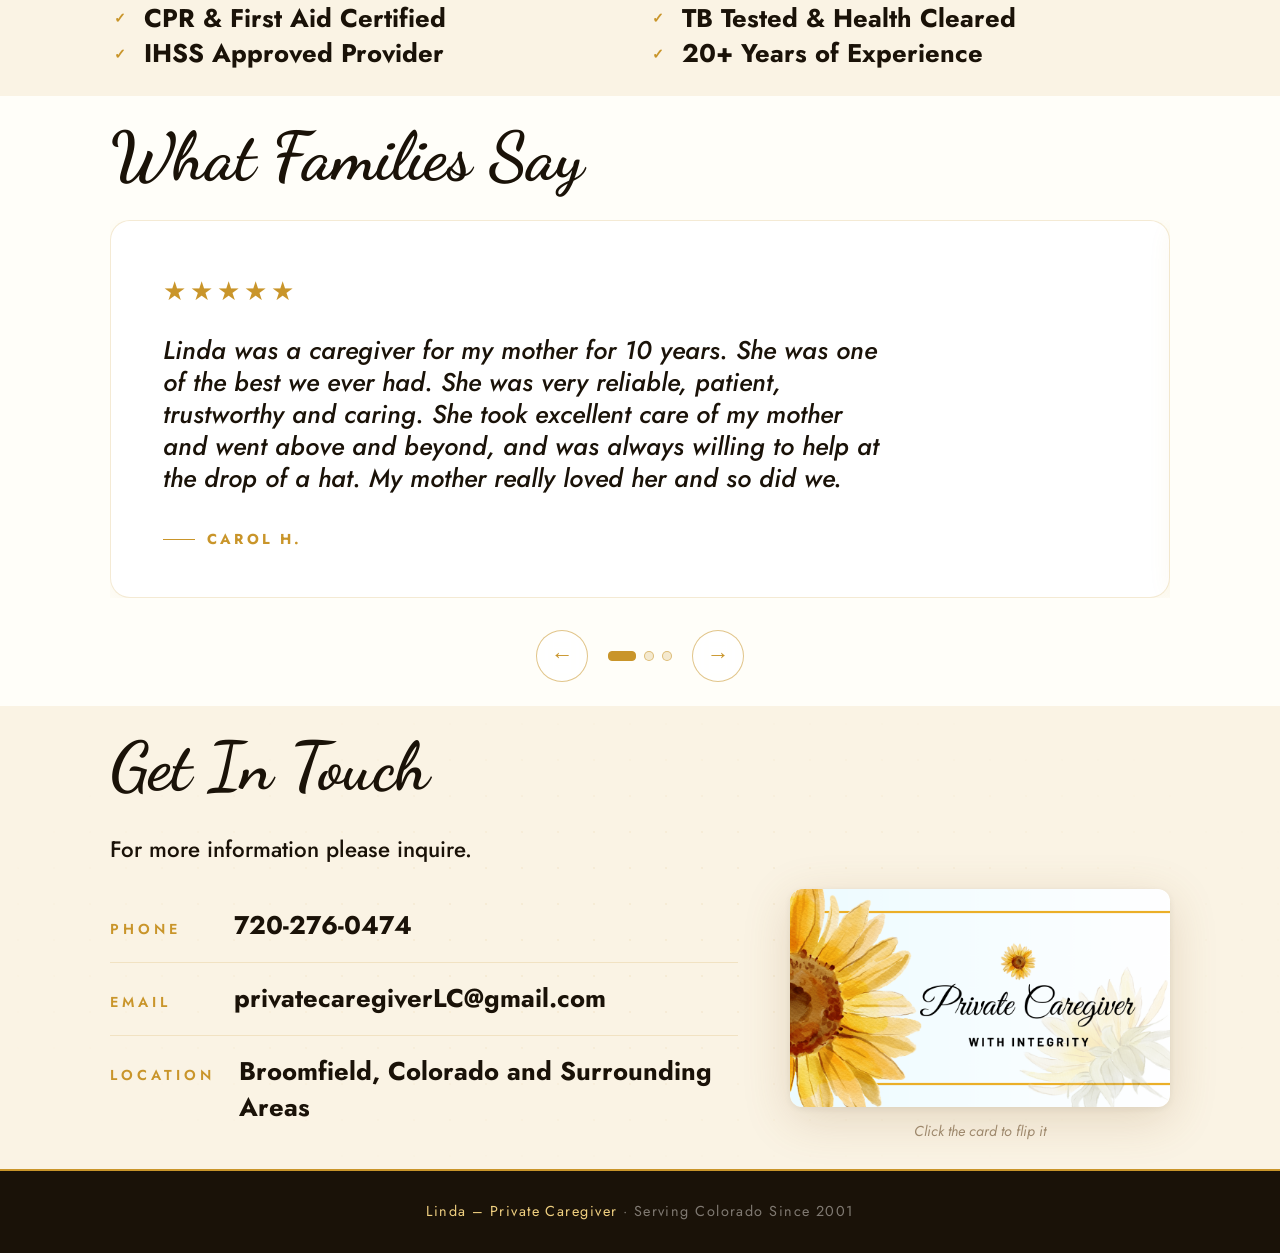
==== commit 3bd11af0: "Changed mission statement" ====
--- a/index.html
+++ b/index.html
@@ -58,8 +58,7 @@
     <!-- MISSION STATEMENT -->
     <div class="mission-banner fade-in">
       <p class="mission-quote">
-        My name is Linda — a proud native Coloradan, "65 young" and active who
-        has devoted over two decades to helping individuals live comfortably and
+        I have devoted over two decades to helping individuals live comfortably and
         fully in their own homes.<br />
         Caring for others isn't just my profession — it's my calling. I am
         committed to treating every client like family, while providing
